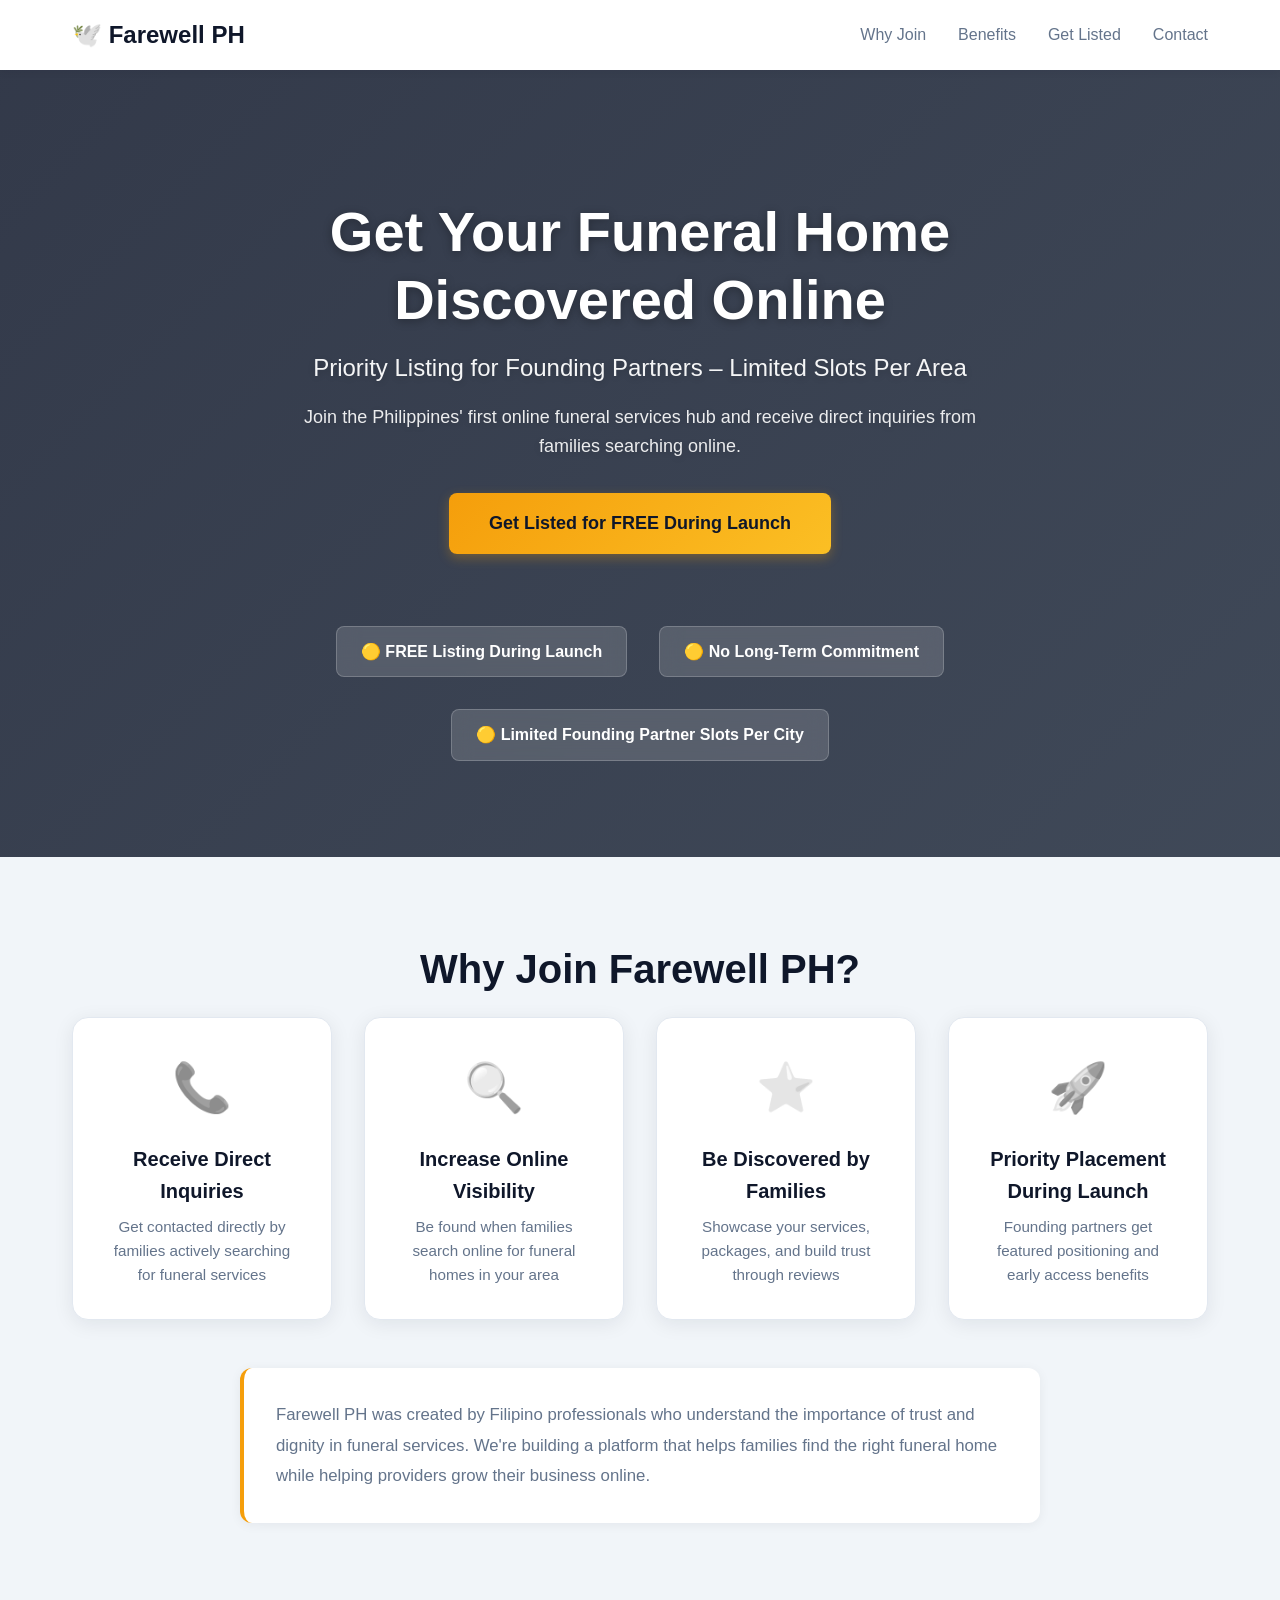
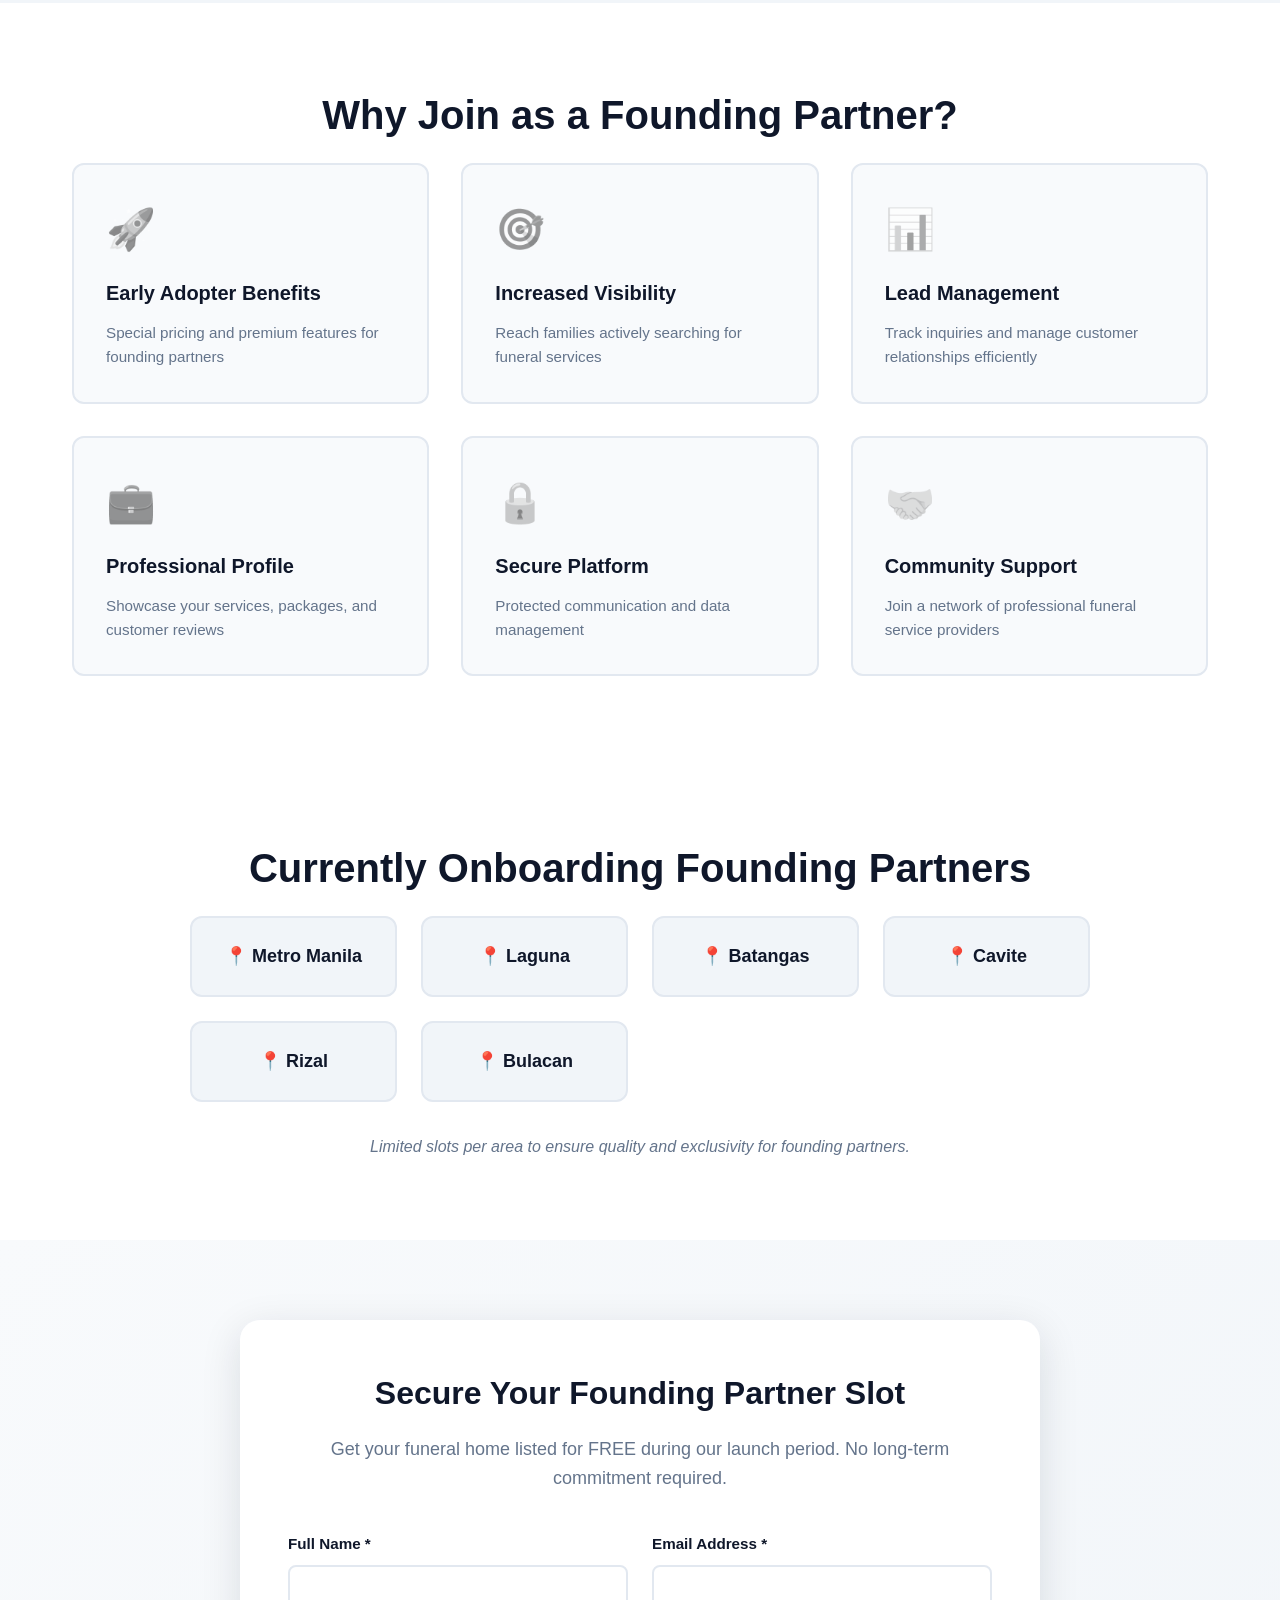
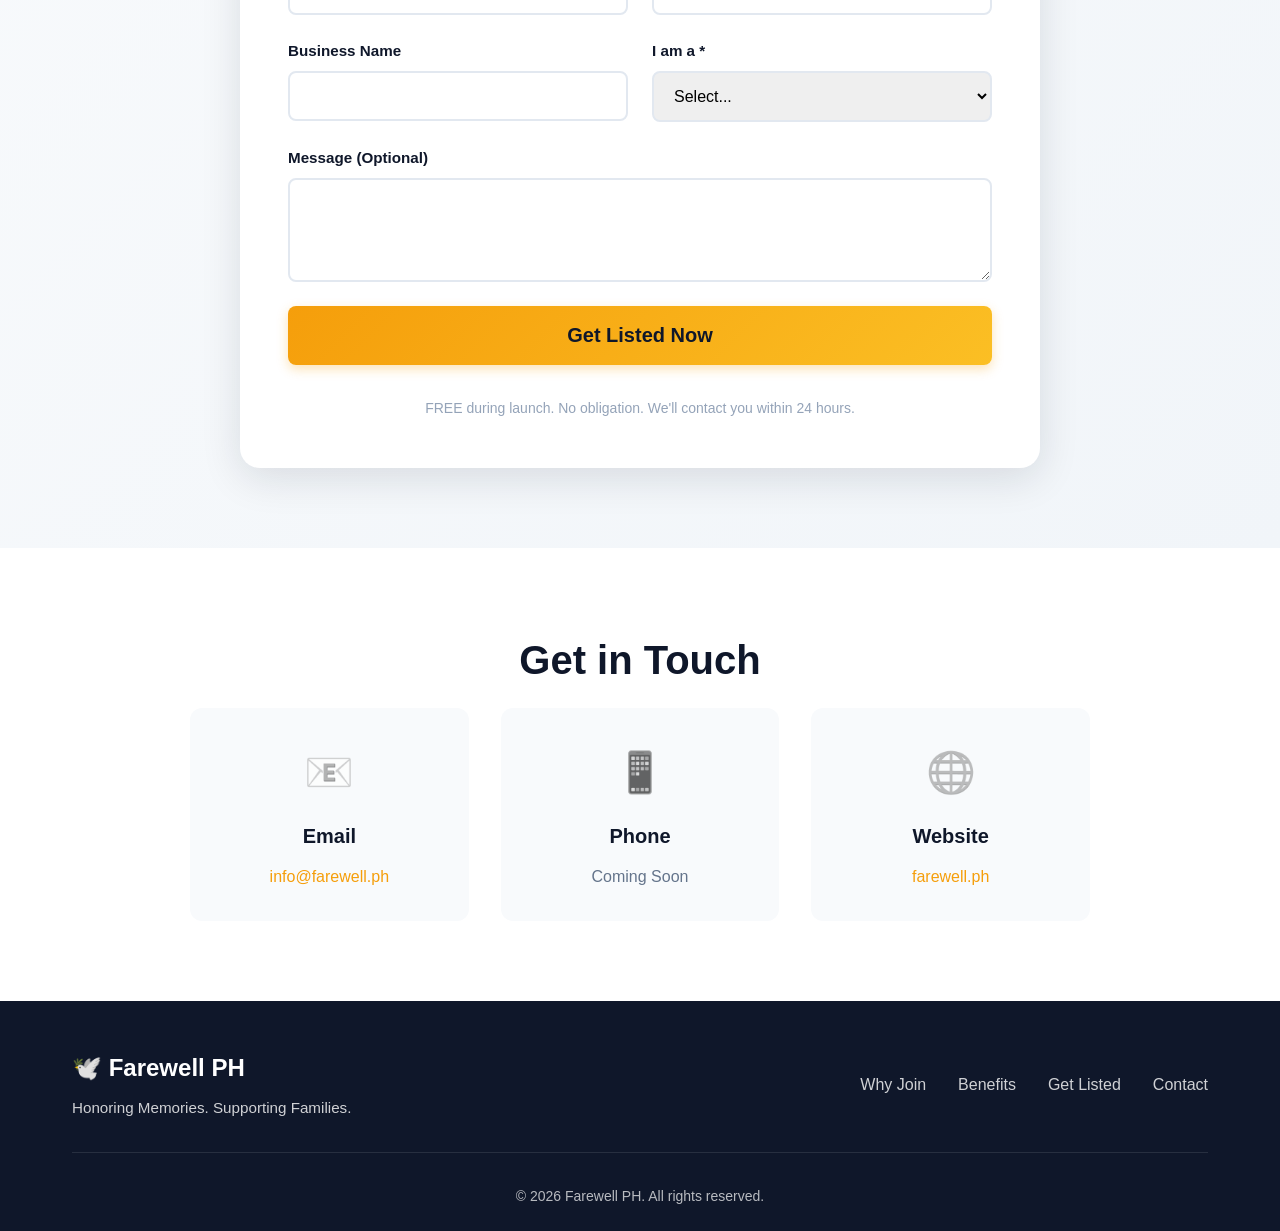
==== index.html @ fd1c123e "Conversion optimization: Provider-focused messaging and clear value proposition - Changed hero to be" ====
<!DOCTYPE html>
<html lang="en">
<head>
    <meta charset="UTF-8">
    <meta name="viewport" content="width=device-width, initial-scale=1.0">
    <meta name="description" content="The Philippines' First Online Funeral Services Hub - Connecting families with trusted funeral service providers">
    <meta name="keywords" content="funeral services, Philippines, funeral homes, memorial services">
    <title>Farewell PH - Honoring Memories. Supporting Families.</title>
    <link rel="stylesheet" href="styles.css">
</head>
<body>
    <!-- Header -->
    <header class="header">
        <div class="container">
            <div class="logo">
                <h1>🕊️ Farewell PH</h1>
            </div>
            <nav class="nav">
                <a href="#about">Why Join</a>
                <a href="#providers">Benefits</a>
                <a href="#signup">Get Listed</a>
                <a href="#contact">Contact</a>
            </nav>
        </div>
    </header>

    <!-- Hero Section -->
    <section class="hero">
        <div class="container">
            <div class="hero-content">
                <h2 class="hero-title">Get Your Funeral Home Discovered Online</h2>
                <p class="hero-subtitle">Priority Listing for Founding Partners – Limited Slots Per Area</p>
                <p class="hero-description">Join the Philippines' first online funeral services hub and receive direct inquiries from families searching online.</p>
                <a href="#signup" class="btn-primary btn-hero">Get Listed for FREE During Launch</a>
                
                <div class="hero-benefits">
                    <div class="hero-benefit">🟡 FREE Listing During Launch</div>
                    <div class="hero-benefit">🟡 No Long-Term Commitment</div>
                    <div class="hero-benefit">🟡 Limited Founding Partner Slots Per City</div>
                </div>
            </div>
        </div>
    </section>

    <!-- About Section -->
    <section id="about" class="section about">
        <div class="container">
            <h2 class="section-title">Why Join Farewell PH?</h2>
            <div class="stats-grid">
                <div class="stat-card">
                    <div class="stat-icon">📞</div>
                    <h3>Receive Direct Inquiries</h3>
                    <p>Get contacted directly by families actively searching for funeral services</p>
                </div>
                <div class="stat-card">
                    <div class="stat-icon">🔍</div>
                    <h3>Increase Online Visibility</h3>
                    <p>Be found when families search online for funeral homes in your area</p>
                </div>
                <div class="stat-card">
                    <div class="stat-icon">⭐</div>
                    <h3>Be Discovered by Families</h3>
                    <p>Showcase your services, packages, and build trust through reviews</p>
                </div>
                <div class="stat-card">
                    <div class="stat-icon">🚀</div>
                    <h3>Priority Placement During Launch</h3>
                    <p>Founding partners get featured positioning and early access benefits</p>
                </div>
            </div>
            
            <div class="trust-message">
                <p>Farewell PH was created by Filipino professionals who understand the importance of trust and dignity in funeral services. We're building a platform that helps families find the right funeral home while helping providers grow their business online.</p>
            </div>
        </div>
    </section>

    <!-- For Providers Section -->
    <section id="providers" class="section providers">
        <div class="container">
            <h2 class="section-title">Why Join as a Founding Partner?</h2>
            <div class="benefits-grid">
                <div class="benefit-card">
                    <div class="benefit-icon">🚀</div>
                    <h3>Early Adopter Benefits</h3>
                    <p>Special pricing and premium features for founding partners</p>
                </div>
                <div class="benefit-card">
                    <div class="benefit-icon">🎯</div>
                    <h3>Increased Visibility</h3>
                    <p>Reach families actively searching for funeral services</p>
                </div>
                <div class="benefit-card">
                    <div class="benefit-icon">📊</div>
                    <h3>Lead Management</h3>
                    <p>Track inquiries and manage customer relationships efficiently</p>
                </div>
                <div class="benefit-card">
                    <div class="benefit-icon">💼</div>
                    <h3>Professional Profile</h3>
                    <p>Showcase your services, packages, and customer reviews</p>
                </div>
                <div class="benefit-card">
                    <div class="benefit-icon">🔒</div>
                    <h3>Secure Platform</h3>
                    <p>Protected communication and data management</p>
                </div>
                <div class="benefit-card">
                    <div class="benefit-icon">🤝</div>
                    <h3>Community Support</h3>
                    <p>Join a network of professional funeral service providers</p>
                </div>
            </div>
        </div>
    </section>

    <!-- Coverage Section -->
    <section id="coverage" class="section coverage">
        <div class="container">
            <h2 class="section-title">Currently Onboarding Founding Partners</h2>
            <div class="coverage-grid">
                <div class="coverage-item">📍 Metro Manila</div>
                <div class="coverage-item">📍 Laguna</div>
                <div class="coverage-item">📍 Batangas</div>
                <div class="coverage-item">📍 Cavite</div>
                <div class="coverage-item">📍 Rizal</div>
                <div class="coverage-item">📍 Bulacan</div>
            </div>
            <p class="coverage-note">Limited slots per area to ensure quality and exclusivity for founding partners.</p>
        </div>
    </section>

    <!-- Signup Section -->
    <section id="signup" class="section signup">
        <div class="container">
            <div class="signup-card">
                <h2 class="signup-title">Secure Your Founding Partner Slot</h2>
                <p class="signup-description">
                    Get your funeral home listed for FREE during our launch period. No long-term commitment required.
                </p>
                <form id="signupForm" class="signup-form">
                    <div class="form-row">
                        <div class="form-group">
                            <label for="name">Full Name *</label>
                            <input type="text" id="name" name="name" required>
                        </div>
                        <div class="form-group">
                            <label for="email">Email Address *</label>
                            <input type="email" id="email" name="email" required>
                        </div>
                    </div>
                    <div class="form-row">
                        <div class="form-group">
                            <label for="business">Business Name</label>
                            <input type="text" id="business" name="business">
                        </div>
                        <div class="form-group">
                            <label for="role">I am a *</label>
                            <select id="role" name="role" required>
                                <option value="">Select...</option>
                                <option value="provider">Funeral Service Provider</option>
                                <option value="family">Family Member</option>
                                <option value="other">Other</option>
                            </select>
                        </div>
                    </div>
                    <div class="form-group">
                        <label for="message">Message (Optional)</label>
                        <textarea id="message" name="message" rows="4"></textarea>
                    </div>
                    <button type="submit" class="btn-primary btn-large">Get Listed Now</button>
                    <p class="form-note">FREE during launch. No obligation. We'll contact you within 24 hours.</p>
                </form>
                <div id="successMessage" class="success-message" style="display: none;">
                    <div class="success-icon">✅</div>
                    <h3>Thank You!</h3>
                    <p>We've received your information and will be in touch soon.</p>
                </div>
            </div>
        </div>
    </section>

    <!-- Contact Section -->
    <section id="contact" class="section contact">
        <div class="container">
            <h2 class="section-title">Get in Touch</h2>
            <div class="contact-grid">
                <div class="contact-card">
                    <div class="contact-icon">📧</div>
                    <h3>Email</h3>
                    <p><a href="mailto:info@farewell.ph">info@farewell.ph</a></p>
                </div>
                <div class="contact-card">
                    <div class="contact-icon">📱</div>
                    <h3>Phone</h3>
                    <p>Coming Soon</p>
                </div>
                <div class="contact-card">
                    <div class="contact-icon">🌐</div>
                    <h3>Website</h3>
                    <p><a href="https://farewell.ph">farewell.ph</a></p>
                </div>
            </div>
        </div>
    </section>

    <!-- Footer -->
    <footer class="footer">
        <div class="container">
            <div class="footer-content">
                <div class="footer-logo">
                    <h3>🕊️ Farewell PH</h3>
                    <p>Honoring Memories. Supporting Families.</p>
                </div>
                <div class="footer-links">
                    <a href="#about">Why Join</a>
                    <a href="#providers">Benefits</a>
                    <a href="#signup">Get Listed</a>
                    <a href="#contact">Contact</a>
                </div>
            </div>
            <div class="footer-bottom">
                <p>&copy; 2026 Farewell PH. All rights reserved.</p>
            </div>
        </div>
    </footer>

    <!-- Scroll to Top Button -->
    <button id="scrollToTop" class="scroll-to-top" aria-label="Scroll to top">
        ↑
    </button>

    <!-- Vercel Web Analytics -->
    <script>
        window.va = window.va || function () { (window.vaq = window.vaq || []).push(arguments); };
    </script>
    <script defer src="/_vercel/insights/script.js"></script>
    
    <script src="script.js"></script>
</body>
</html>
---- styles.css ----
/* Reset and Base Styles */
* {
    margin: 0;
    padding: 0;
    box-sizing: border-box;
}

:root {
    --primary-dark: #0f172a;
    --primary-slate: #1e293b;
    --primary-blue: #334155;
    --primary-light: #475569;
    --accent-gold: #f59e0b;
    --accent-amber: #fbbf24;
    --text-dark: #0f172a;
    --text-gray: #64748b;
    --text-light: #94a3b8;
    --bg-light: #f8fafc;
    --bg-white: #ffffff;
    --bg-slate: #f1f5f9;
    --border-light: #e2e8f0;
    --border-slate: #cbd5e1;
    --success: #10b981;
    --error: #ef4444;
}

body {
    font-family: -apple-system, BlinkMacSystemFont, 'Segoe UI', Roboto, Oxygen, Ubuntu, Cantarell, 'Helvetica Neue', sans-serif;
    -webkit-font-smoothing: antialiased;
    -moz-osx-font-smoothing: grayscale;
    color: var(--text-dark);
    line-height: 1.6;
}

.container {
    max-width: 1200px;
    margin: 0 auto;
    padding: 0 2rem;
}

/* Header */
.header {
    background: white;
    box-shadow: 0 2px 8px rgba(15, 23, 42, 0.06);
    position: sticky;
    top: 0;
    z-index: 100;
    padding: 1rem 0;
}

.header .container {
    display: flex;
    justify-content: space-between;
    align-items: center;
}

.logo h1 {
    font-size: 1.5rem;
    color: var(--primary-dark);
    font-weight: 700;
}

.nav {
    display: flex;
    gap: 2rem;
}

.nav a {
    color: var(--text-gray);
    text-decoration: none;
    font-weight: 500;
    transition: color 0.3s ease;
}

.nav a:hover {
    color: var(--primary-dark);
}

/* Hero Section */
.hero {
    background: 
        linear-gradient(135deg, rgba(15, 23, 42, 0.85) 0%, rgba(30, 41, 59, 0.85) 100%),
        url('https://images.unsplash.com/photo-1465146344425-f00d5f5c8f07?q=80&w=2076&auto=format&fit=crop') center/cover;
    color: white;
    padding: 8rem 0 6rem;
    text-align: center;
    position: relative;
}

.hero-content {
    max-width: 800px;
    margin: 0 auto;
    position: relative;
    z-index: 1;
}

.hero-title {
    font-size: 3.5rem;
    font-weight: 700;
    margin-bottom: 1rem;
    line-height: 1.2;
    text-shadow: 0 2px 10px rgba(0, 0, 0, 0.3);
}

.hero-subtitle {
    font-size: 1.5rem;
    margin-bottom: 1rem;
    opacity: 0.95;
    text-shadow: 0 2px 8px rgba(0, 0, 0, 0.2);
}

.hero-description {
    font-size: 1.125rem;
    margin-bottom: 2rem;
    opacity: 0.9;
    text-shadow: 0 2px 8px rgba(0, 0, 0, 0.2);
    max-width: 700px;
    margin-left: auto;
    margin-right: auto;
}

.btn-hero {
    margin-bottom: 2.5rem;
}

.hero-benefits {
    display: flex;
    gap: 2rem;
    justify-content: center;
    flex-wrap: wrap;
    margin-top: 2rem;
}

.hero-benefit {
    background: rgba(255, 255, 255, 0.15);
    backdrop-filter: blur(10px);
    padding: 0.75rem 1.5rem;
    border-radius: 8px;
    font-size: 1rem;
    font-weight: 600;
    border: 1px solid rgba(255, 255, 255, 0.2);
}

/* Buttons */
.btn-primary {
    background: linear-gradient(135deg, #f59e0b 0%, #fbbf24 100%);
    color: #0f172a;
    padding: 1rem 2.5rem;
    border: none;
    border-radius: 8px;
    font-size: 1.125rem;
    font-weight: 600;
    cursor: pointer;
    text-decoration: none;
    display: inline-block;
    transition: transform 0.2s ease, box-shadow 0.2s ease;
    box-shadow: 0 4px 12px rgba(245, 158, 11, 0.3);
}

.btn-primary:hover {
    transform: translateY(-2px);
    box-shadow: 0 8px 20px rgba(245, 158, 11, 0.4);
}

.btn-large {
    padding: 1.125rem 3rem;
    font-size: 1.25rem;
    width: 100%;
}

/* Sections */
.section {
    padding: 5rem 0;
}

.section-title {
    font-size: 2.5rem;
    font-weight: 700;
    color: var(--primary-dark);
    text-align: center;
    margin-bottom: 1rem;
}

.section-description {
    font-size: 1.125rem;
    color: var(--text-gray);
    text-align: center;
    max-width: 800px;
    margin: 0 auto 3rem;
    line-height: 1.8;
}

/* About Section */
.about {
    background: var(--bg-slate);
}

.stats-grid {
    display: grid;
    grid-template-columns: repeat(auto-fit, minmax(250px, 1fr));
    gap: 2rem;
}

.stat-card {
    background: white;
    padding: 2rem;
    border-radius: 16px;
    box-shadow: 0 4px 20px rgba(15, 23, 42, 0.08);
    border: 1px solid var(--border-light);
    text-align: center;
    transition: transform 0.3s ease, box-shadow 0.3s ease;
}

.stat-card:hover {
    transform: translateY(-4px);
    box-shadow: 0 10px 40px rgba(15, 23, 42, 0.12);
}

.stat-icon {
    font-size: 3rem;
    margin-bottom: 1rem;
    filter: grayscale(100%);
    opacity: 0.6;
}

.stat-card h3 {
    font-size: 1.25rem;
    color: var(--primary-dark);
    margin-bottom: 0.5rem;
    font-weight: 600;
}

.stat-card p {
    color: var(--text-gray);
    font-size: 0.95rem;
}

/* Providers Section */
.providers {
    background: white;
}

.benefits-grid {
    display: grid;
    grid-template-columns: repeat(auto-fit, minmax(300px, 1fr));
    gap: 2rem;
}

.benefit-card {
    background: var(--bg-light);
    padding: 2rem;
    border-radius: 12px;
    border: 2px solid var(--border-light);
    transition: all 0.3s ease;
}

.benefit-card:hover {
    border-color: var(--accent-gold);
    transform: translateY(-2px);
    box-shadow: 0 6px 24px rgba(245, 158, 11, 0.1);
}

.benefit-icon {
    font-size: 2.5rem;
    margin-bottom: 1rem;
    filter: grayscale(100%);
    opacity: 0.6;
}

.benefit-card h3 {
    font-size: 1.25rem;
    color: var(--primary-dark);
    margin-bottom: 0.75rem;
    font-weight: 600;
}

.benefit-card p {
    color: var(--text-gray);
    font-size: 0.95rem;
}

/* Families Section */
.families {
    background: var(--bg-slate);
}

.features-grid {
    display: grid;
    grid-template-columns: repeat(auto-fit, minmax(250px, 1fr));
    gap: 2rem;
}

.feature-card {
    background: white;
    padding: 2rem;
    border-radius: 16px;
    box-shadow: 0 4px 20px rgba(15, 23, 42, 0.08);
    border: 1px solid var(--border-light);
    text-align: center;
    transition: transform 0.3s ease, box-shadow 0.3s ease;
}

.feature-card:hover {
    transform: translateY(-4px);
    box-shadow: 0 10px 40px rgba(15, 23, 42, 0.12);
}

.feature-icon {
    font-size: 3rem;
    margin-bottom: 1rem;
    filter: grayscale(100%);
    opacity: 0.6;
}

.feature-card h3 {
    font-size: 1.25rem;
    color: var(--primary-dark);
    margin-bottom: 0.5rem;
    font-weight: 600;
}

.feature-card p {
    color: var(--text-gray);
    font-size: 0.95rem;
}

/* Trust Message */
.trust-message {
    max-width: 800px;
    margin: 3rem auto 0;
    padding: 2rem;
    background: white;
    border-radius: 12px;
    border-left: 4px solid var(--accent-gold);
    box-shadow: 0 2px 12px rgba(15, 23, 42, 0.06);
}

.trust-message p {
    color: var(--text-gray);
    font-size: 1.05rem;
    line-height: 1.8;
    margin: 0;
}

/* Coverage Section */
.coverage {
    background: white;
}

.coverage-grid {
    display: grid;
    grid-template-columns: repeat(auto-fit, minmax(200px, 1fr));
    gap: 1.5rem;
    max-width: 900px;
    margin: 0 auto 2rem;
}

.coverage-item {
    background: var(--bg-slate);
    padding: 1.5rem;
    border-radius: 12px;
    text-align: center;
    font-size: 1.125rem;
    font-weight: 600;
    color: var(--primary-dark);
    border: 2px solid var(--border-light);
    transition: all 0.3s ease;
}

.coverage-item:hover {
    border-color: var(--accent-gold);
    transform: translateY(-2px);
}

.coverage-note {
    text-align: center;
    color: var(--text-gray);
    font-size: 1rem;
    font-style: italic;
    max-width: 600px;
    margin: 0 auto;
}

/* Signup Section */
.signup {
    background: linear-gradient(135deg, #f8fafc 0%, #f1f5f9 100%);
}

.signup-card {
    background: white;
    padding: 3rem;
    border-radius: 20px;
    box-shadow: 0 10px 40px rgba(15, 23, 42, 0.12);
    max-width: 800px;
    margin: 0 auto;
}

.signup-title {
    font-size: 2rem;
    color: var(--primary-dark);
    text-align: center;
    margin-bottom: 1rem;
    font-weight: 700;
}

.signup-description {
    text-align: center;
    color: var(--text-gray);
    margin-bottom: 2.5rem;
    font-size: 1.125rem;
}

.signup-form {
    display: flex;
    flex-direction: column;
    gap: 1.5rem;
}

.form-row {
    display: grid;
    grid-template-columns: 1fr 1fr;
    gap: 1.5rem;
}

.form-group {
    display: flex;
    flex-direction: column;
    gap: 0.5rem;
}

.form-group label {
    font-weight: 600;
    color: var(--text-dark);
    font-size: 0.95rem;
}

.form-group input,
.form-group select,
.form-group textarea {
    padding: 0.875rem 1rem;
    border: 2px solid var(--border-light);
    border-radius: 8px;
    font-size: 1rem;
    transition: all 0.3s ease;
    outline: none;
    font-family: inherit;
}

.form-group input:focus,
.form-group select:focus,
.form-group textarea:focus {
    border-color: var(--accent-gold);
    box-shadow: 0 0 0 3px rgba(245, 158, 11, 0.1);
}

.form-note {
    text-align: center;
    color: var(--text-light);
    font-size: 0.875rem;
    margin-top: 0.5rem;
}

.success-message {
    text-align: center;
    padding: 2rem;
}

.success-icon {
    font-size: 4rem;
    margin-bottom: 1rem;
}

.success-message h3 {
    font-size: 1.75rem;
    color: var(--success);
    margin-bottom: 0.5rem;
}

.success-message p {
    color: var(--text-gray);
    font-size: 1.125rem;
}

/* Contact Section */
.contact {
    background: white;
}

.contact-grid {
    display: grid;
    grid-template-columns: repeat(auto-fit, minmax(250px, 1fr));
    gap: 2rem;
    max-width: 900px;
    margin: 0 auto;
}

.contact-card {
    background: var(--bg-light);
    padding: 2rem;
    border-radius: 12px;
    text-align: center;
}

.contact-icon {
    font-size: 2.5rem;
    margin-bottom: 1rem;
    filter: grayscale(100%);
    opacity: 0.6;
}

.contact-card h3 {
    font-size: 1.25rem;
    color: var(--primary-dark);
    margin-bottom: 0.75rem;
    font-weight: 600;
}

.contact-card p {
    color: var(--text-gray);
}

.contact-card a {
    color: var(--accent-gold);
    text-decoration: none;
    font-weight: 500;
}

.contact-card a:hover {
    text-decoration: underline;
}

/* Footer */
.footer {
    background: var(--primary-dark);
    color: white;
    padding: 3rem 0 1.5rem;
}

.footer-content {
    display: flex;
    justify-content: space-between;
    align-items: center;
    margin-bottom: 2rem;
    padding-bottom: 2rem;
    border-bottom: 1px solid rgba(255, 255, 255, 0.1);
}

.footer-logo h3 {
    font-size: 1.5rem;
    margin-bottom: 0.5rem;
}

.footer-logo p {
    opacity: 0.8;
    font-size: 0.95rem;
}

.footer-links {
    display: flex;
    gap: 2rem;
}

.footer-links a {
    color: white;
    text-decoration: none;
    opacity: 0.8;
    transition: opacity 0.3s ease;
}

.footer-links a:hover {
    opacity: 1;
}

.footer-bottom {
    text-align: center;
    opacity: 0.7;
    font-size: 0.875rem;
}

/* Responsive Design */
@media (max-width: 768px) {
    .container {
        padding: 0 1rem;
    }

    .header .container {
        flex-direction: column;
        gap: 1rem;
    }

    .nav {
        gap: 1rem;
        flex-wrap: wrap;
        justify-content: center;
    }

    .hero {
        padding: 4rem 0 3rem;
    }

    .hero-title {
        font-size: 2rem;
    }

    .hero-subtitle {
        font-size: 1.125rem;
    }

    .hero-description {
        font-size: 1rem;
    }

    .hero-benefits {
        flex-direction: column;
        gap: 1rem;
    }

    .hero-benefit {
        font-size: 0.9rem;
    }

    .section {
        padding: 3rem 0;
    }

    .section-title {
        font-size: 1.75rem;
    }

    .section-description {
        font-size: 1rem;
    }

    .stats-grid,
    .benefits-grid,
    .features-grid,
    .coverage-grid {
        grid-template-columns: 1fr;
        gap: 1.5rem;
    }

    .form-row {
        grid-template-columns: 1fr;
        gap: 1.5rem;
    }

    .signup-card {
        padding: 2rem 1.5rem;
    }

    .trust-message {
        padding: 1.5rem;
    }

    .trust-message p {
        font-size: 0.95rem;
    }

    .footer-content {
        flex-direction: column;
        gap: 2rem;
        text-align: center;
    }

    .footer-links {
        flex-direction: column;
        gap: 1rem;
    }
}

/* Scroll to Top Button */
.scroll-to-top {
    position: fixed;
    bottom: 2rem;
    right: 2rem;
    width: 50px;
    height: 50px;
    background: linear-gradient(135deg, var(--accent-gold) 0%, var(--accent-amber) 100%);
    color: var(--primary-dark);
    border: none;
    border-radius: 50%;
    font-size: 1.5rem;
    font-weight: 700;
    cursor: pointer;
    box-shadow: 0 4px 12px rgba(245, 158, 11, 0.3);
    opacity: 0;
    visibility: hidden;
    transition: opacity 0.3s ease, visibility 0.3s ease, transform 0.2s ease, box-shadow 0.2s ease;
    z-index: 1000;
    display: flex;
    align-items: center;
    justify-content: center;
}

.scroll-to-top.visible {
    opacity: 1;
    visibility: visible;
}

.scroll-to-top:hover {
    transform: translateY(-3px);
    box-shadow: 0 6px 20px rgba(245, 158, 11, 0.4);
}

.scroll-to-top:active {
    transform: translateY(-1px);
}

@media (max-width: 768px) {
    .scroll-to-top {
        bottom: 1.5rem;
        right: 1.5rem;
        width: 45px;
        height: 45px;
        font-size: 1.25rem;
    }
}
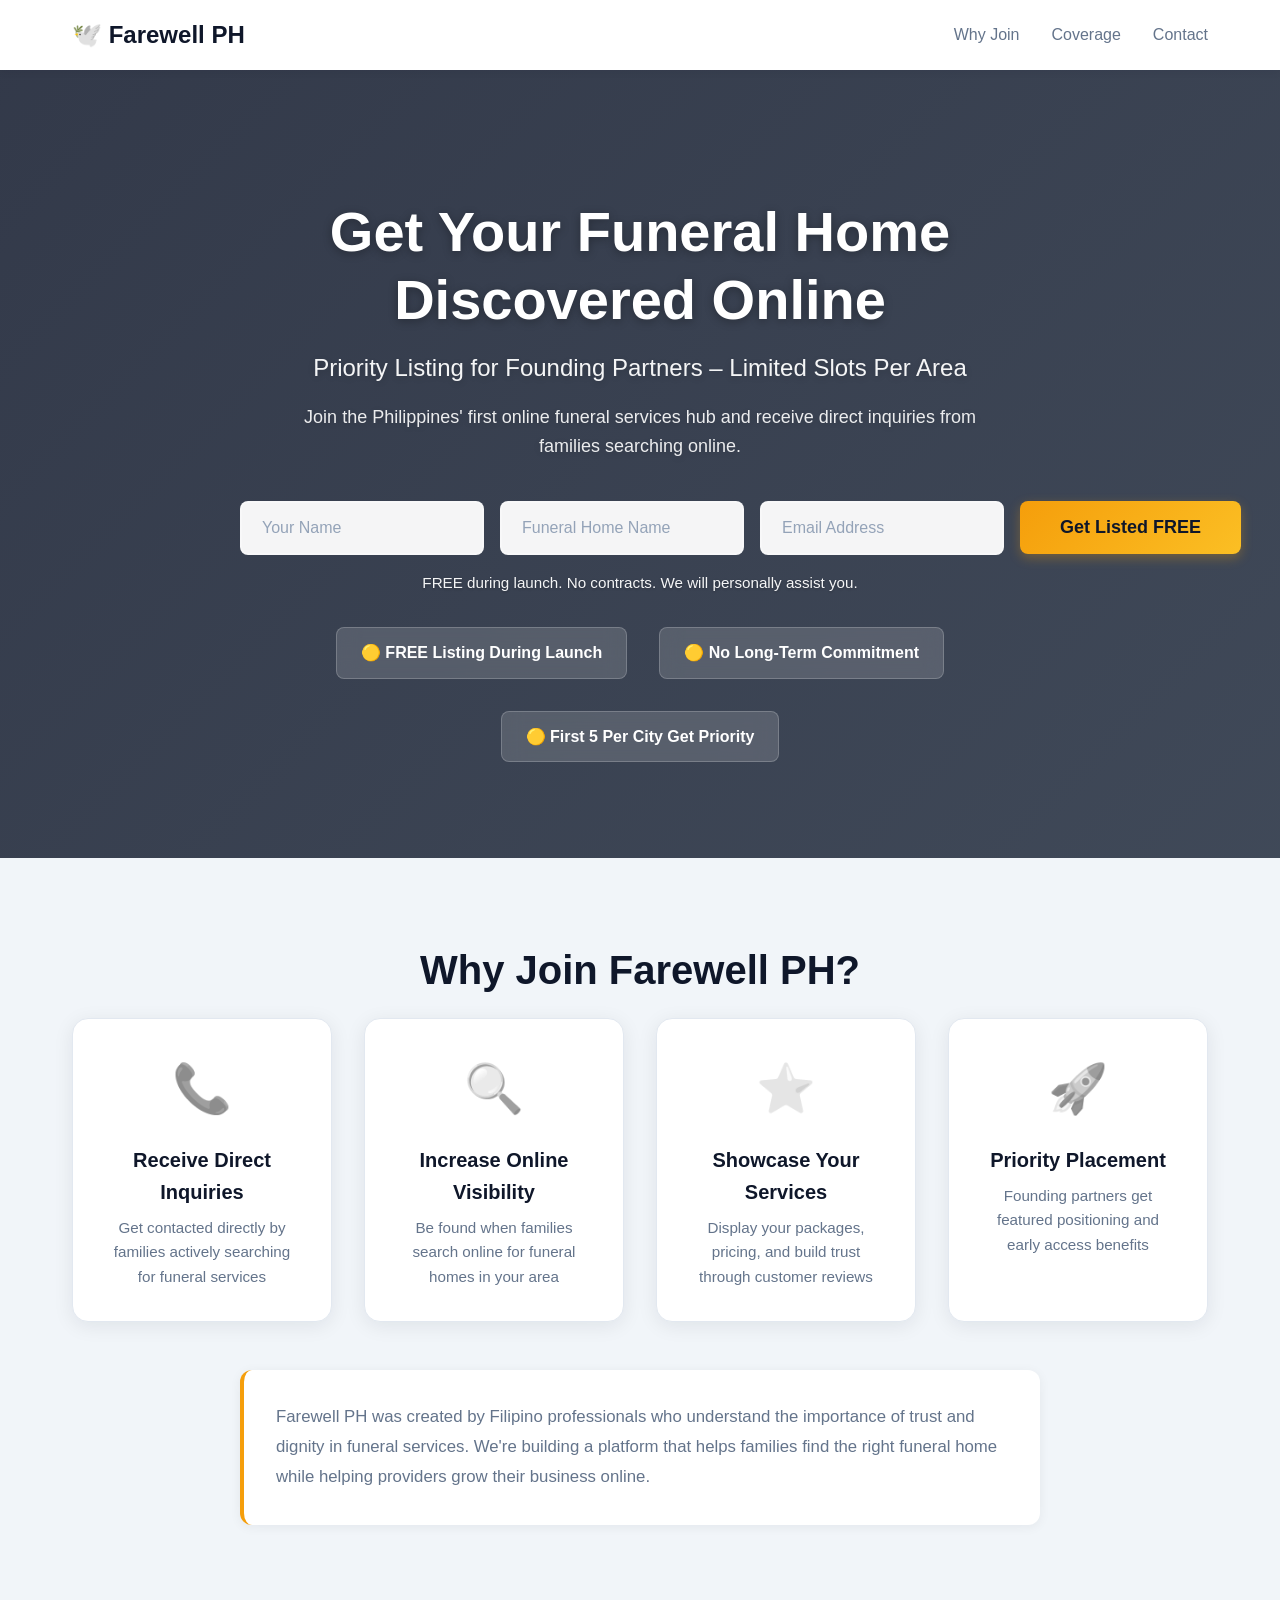
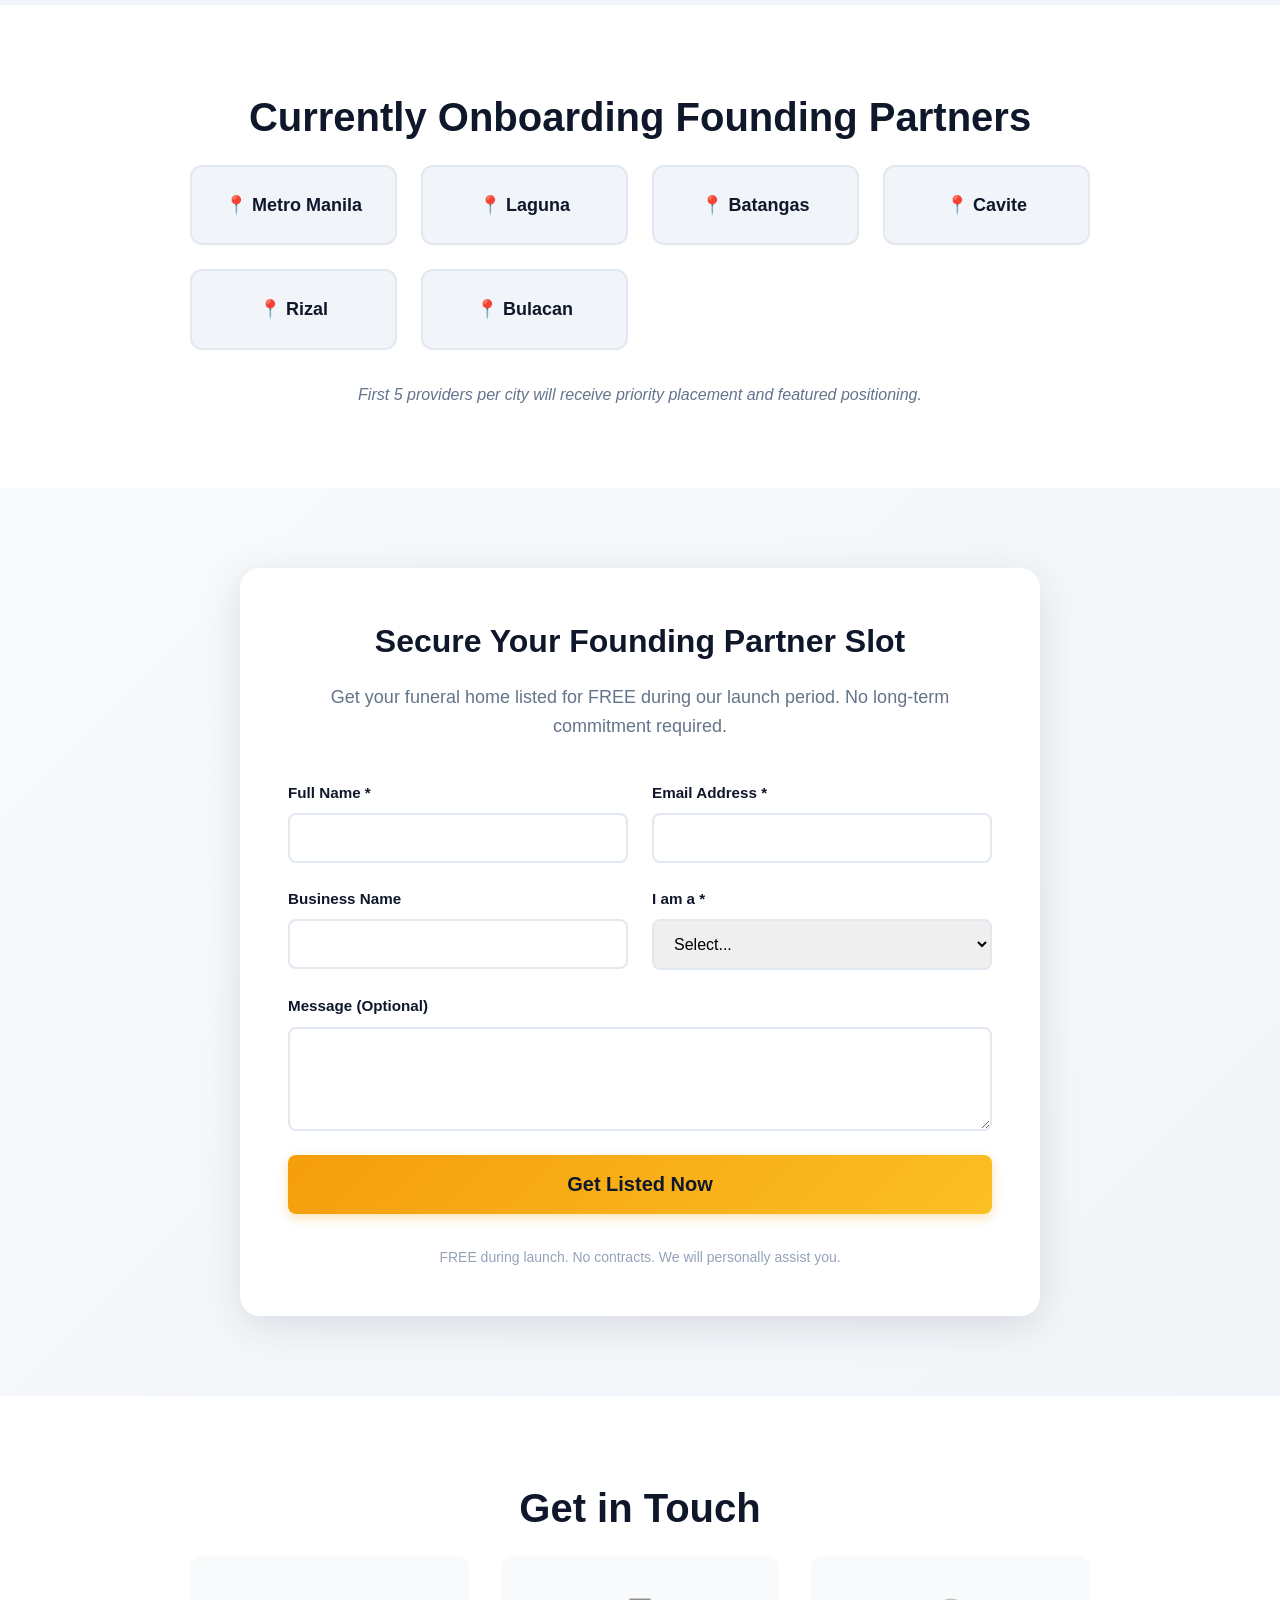
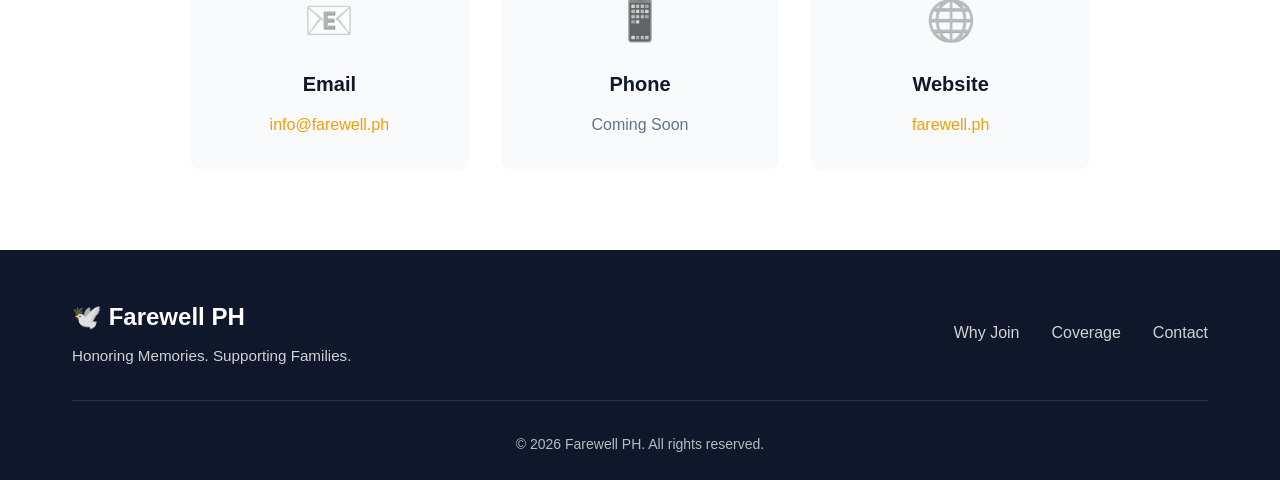
==== commit b7b7181d: "Single-signup optimization: Maximum clarity, minimum friction - Added quick signup form in hero (Nam" ====
--- a/index.html
+++ b/index.html
@@ -17,8 +17,7 @@
             </div>
             <nav class="nav">
                 <a href="#about">Why Join</a>
-                <a href="#providers">Benefits</a>
-                <a href="#signup">Get Listed</a>
+                <a href="#providers">Coverage</a>
                 <a href="#contact">Contact</a>
             </nav>
         </div>
@@ -31,12 +30,22 @@
                 <h2 class="hero-title">Get Your Funeral Home Discovered Online</h2>
                 <p class="hero-subtitle">Priority Listing for Founding Partners – Limited Slots Per Area</p>
                 <p class="hero-description">Join the Philippines' first online funeral services hub and receive direct inquiries from families searching online.</p>
-                <a href="#signup" class="btn-primary btn-hero">Get Listed for FREE During Launch</a>
+                
+                <!-- Quick Signup Form -->
+                <form id="quickSignupForm" class="quick-signup-form">
+                    <div class="quick-form-row">
+                        <input type="text" id="quick-name" name="name" placeholder="Your Name" required>
+                        <input type="text" id="quick-business" name="business" placeholder="Funeral Home Name" required>
+                        <input type="email" id="quick-email" name="email" placeholder="Email Address" required>
+                        <button type="submit" class="btn-primary btn-quick">Get Listed FREE</button>
+                    </div>
+                    <p class="quick-form-note">FREE during launch. No contracts. We will personally assist you.</p>
+                </form>
                 
                 <div class="hero-benefits">
                     <div class="hero-benefit">🟡 FREE Listing During Launch</div>
                     <div class="hero-benefit">🟡 No Long-Term Commitment</div>
-                    <div class="hero-benefit">🟡 Limited Founding Partner Slots Per City</div>
+                    <div class="hero-benefit">🟡 First 5 Per City Get Priority</div>
                 </div>
             </div>
         </div>
@@ -59,12 +68,12 @@
                 </div>
                 <div class="stat-card">
                     <div class="stat-icon">⭐</div>
-                    <h3>Be Discovered by Families</h3>
-                    <p>Showcase your services, packages, and build trust through reviews</p>
+                    <h3>Showcase Your Services</h3>
+                    <p>Display your packages, pricing, and build trust through customer reviews</p>
                 </div>
                 <div class="stat-card">
                     <div class="stat-icon">🚀</div>
-                    <h3>Priority Placement During Launch</h3>
+                    <h3>Priority Placement</h3>
                     <p>Founding partners get featured positioning and early access benefits</p>
                 </div>
             </div>
@@ -75,47 +84,8 @@
         </div>
     </section>
 
-    <!-- For Providers Section -->
+    <!-- Providers Section -->
     <section id="providers" class="section providers">
-        <div class="container">
-            <h2 class="section-title">Why Join as a Founding Partner?</h2>
-            <div class="benefits-grid">
-                <div class="benefit-card">
-                    <div class="benefit-icon">🚀</div>
-                    <h3>Early Adopter Benefits</h3>
-                    <p>Special pricing and premium features for founding partners</p>
-                </div>
-                <div class="benefit-card">
-                    <div class="benefit-icon">🎯</div>
-                    <h3>Increased Visibility</h3>
-                    <p>Reach families actively searching for funeral services</p>
-                </div>
-                <div class="benefit-card">
-                    <div class="benefit-icon">📊</div>
-                    <h3>Lead Management</h3>
-                    <p>Track inquiries and manage customer relationships efficiently</p>
-                </div>
-                <div class="benefit-card">
-                    <div class="benefit-icon">💼</div>
-                    <h3>Professional Profile</h3>
-                    <p>Showcase your services, packages, and customer reviews</p>
-                </div>
-                <div class="benefit-card">
-                    <div class="benefit-icon">🔒</div>
-                    <h3>Secure Platform</h3>
-                    <p>Protected communication and data management</p>
-                </div>
-                <div class="benefit-card">
-                    <div class="benefit-icon">🤝</div>
-                    <h3>Community Support</h3>
-                    <p>Join a network of professional funeral service providers</p>
-                </div>
-            </div>
-        </div>
-    </section>
-
-    <!-- Coverage Section -->
-    <section id="coverage" class="section coverage">
         <div class="container">
             <h2 class="section-title">Currently Onboarding Founding Partners</h2>
             <div class="coverage-grid">
@@ -126,7 +96,7 @@
                 <div class="coverage-item">📍 Rizal</div>
                 <div class="coverage-item">📍 Bulacan</div>
             </div>
-            <p class="coverage-note">Limited slots per area to ensure quality and exclusivity for founding partners.</p>
+            <p class="coverage-note">First 5 providers per city will receive priority placement and featured positioning.</p>
         </div>
     </section>
 
@@ -169,7 +139,7 @@
                         <textarea id="message" name="message" rows="4"></textarea>
                     </div>
                     <button type="submit" class="btn-primary btn-large">Get Listed Now</button>
-                    <p class="form-note">FREE during launch. No obligation. We'll contact you within 24 hours.</p>
+                    <p class="form-note">FREE during launch. No contracts. We will personally assist you.</p>
                 </form>
                 <div id="successMessage" class="success-message" style="display: none;">
                     <div class="success-icon">✅</div>
@@ -214,8 +184,7 @@
                 </div>
                 <div class="footer-links">
                     <a href="#about">Why Join</a>
-                    <a href="#providers">Benefits</a>
-                    <a href="#signup">Get Listed</a>
+                    <a href="#providers">Coverage</a>
                     <a href="#contact">Contact</a>
                 </div>
             </div>
--- a/styles.css
+++ b/styles.css
@@ -123,6 +123,56 @@
     margin-bottom: 2.5rem;
 }
 
+/* Quick Signup Form */
+.quick-signup-form {
+    max-width: 900px;
+    margin: 2.5rem auto 2rem;
+}
+
+.quick-form-row {
+    display: grid;
+    grid-template-columns: 1fr 1fr 1fr auto;
+    gap: 1rem;
+    align-items: start;
+}
+
+.quick-form-row input {
+    padding: 1rem 1.25rem;
+    border: 2px solid rgba(255, 255, 255, 0.3);
+    border-radius: 8px;
+    font-size: 1rem;
+    background: rgba(255, 255, 255, 0.95);
+    color: var(--text-dark);
+    transition: all 0.3s ease;
+}
+
+.quick-form-row input:focus {
+    border-color: var(--accent-gold);
+    background: white;
+    outline: none;
+    box-shadow: 0 0 0 3px rgba(245, 158, 11, 0.2);
+}
+
+.quick-form-row input::placeholder {
+    color: var(--text-light);
+}
+
+.btn-quick {
+    padding: 1rem 2rem;
+    white-space: nowrap;
+    font-size: 1.125rem;
+}
+
+.quick-form-note {
+    text-align: center;
+    color: white;
+    font-size: 0.95rem;
+    margin-top: 1rem;
+    opacity: 0.95;
+    font-weight: 500;
+    text-shadow: 0 1px 3px rgba(0, 0, 0, 0.3);
+}
+
 .hero-benefits {
     display: flex;
     gap: 2rem;
@@ -347,6 +397,10 @@
     background: white;
 }
 
+.providers {
+    background: white;
+}
+
 .coverage-grid {
     display: grid;
     grid-template-columns: repeat(auto-fit, minmax(200px, 1fr));
@@ -608,6 +662,19 @@
 
     .hero-description {
         font-size: 1rem;
+    }
+
+    .quick-form-row {
+        grid-template-columns: 1fr;
+        gap: 1rem;
+    }
+
+    .btn-quick {
+        width: 100%;
+    }
+
+    .quick-form-note {
+        font-size: 0.875rem;
     }
 
     .hero-benefits {
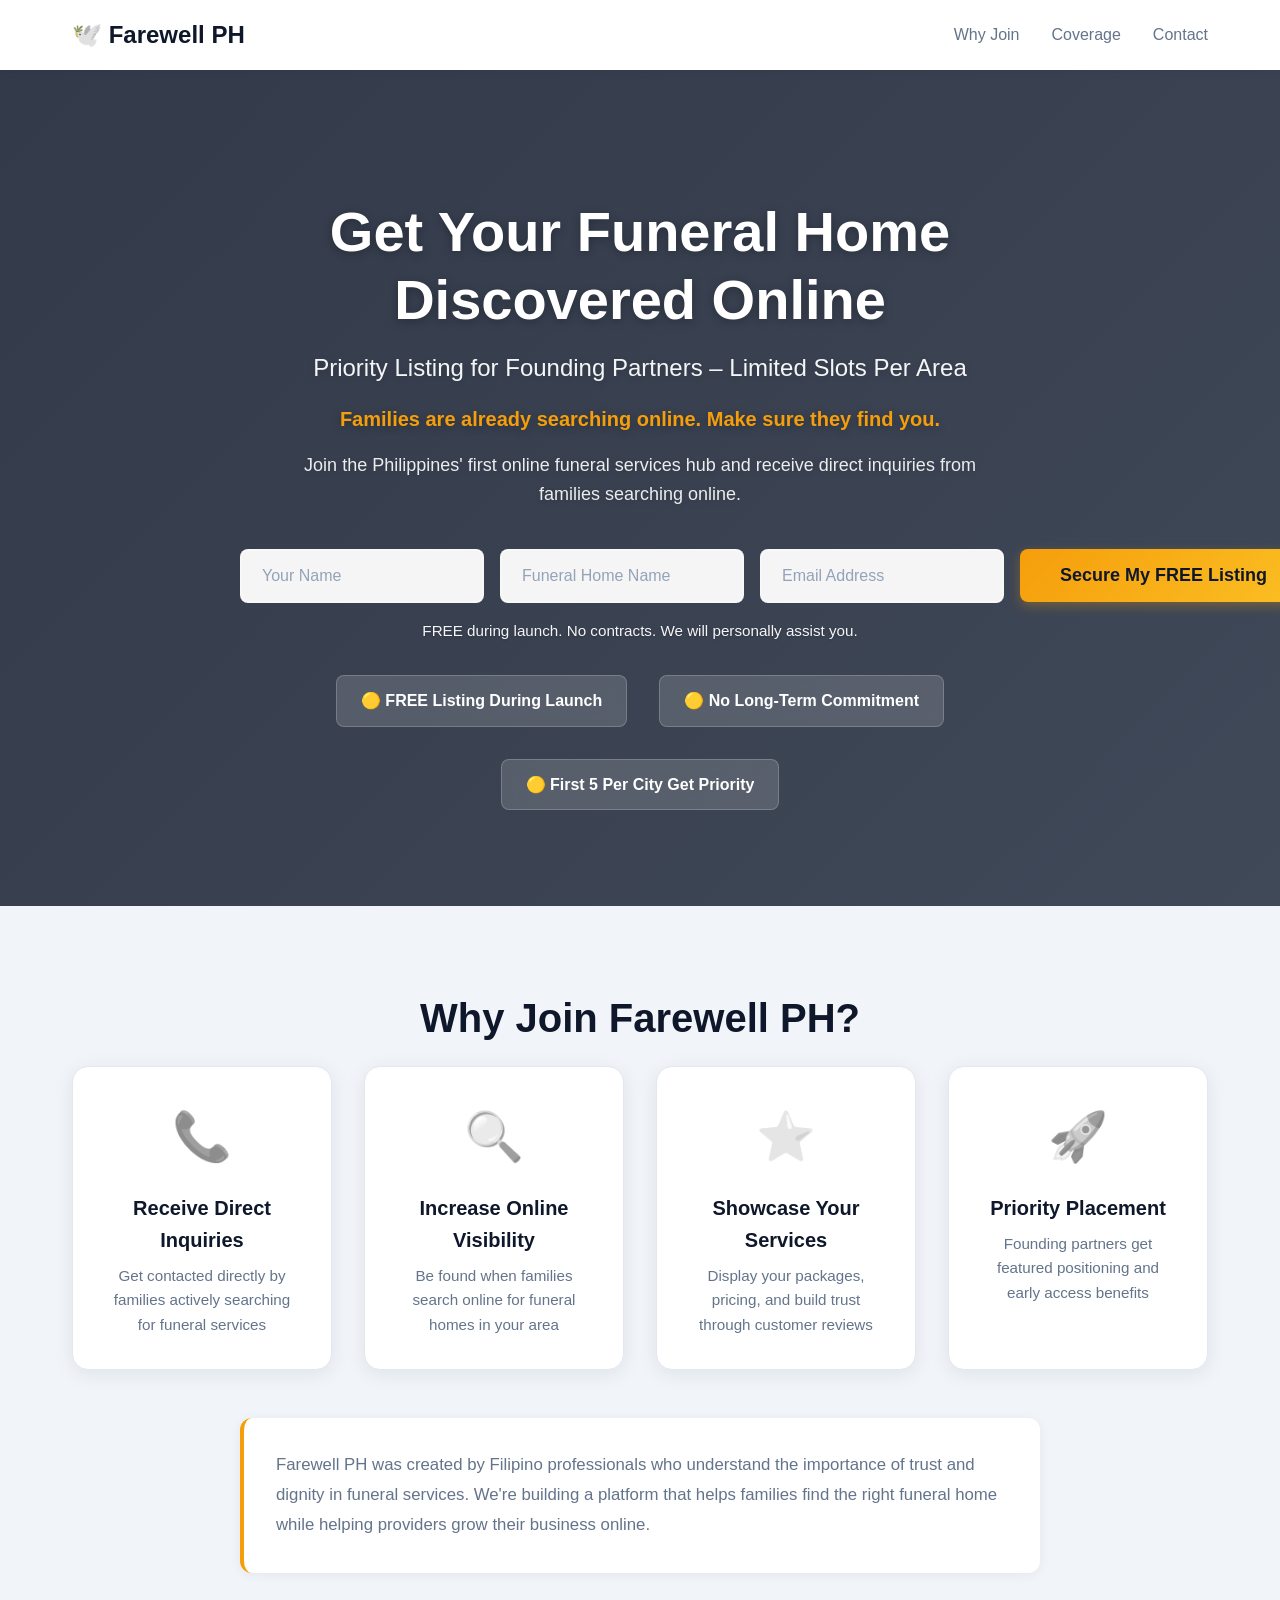
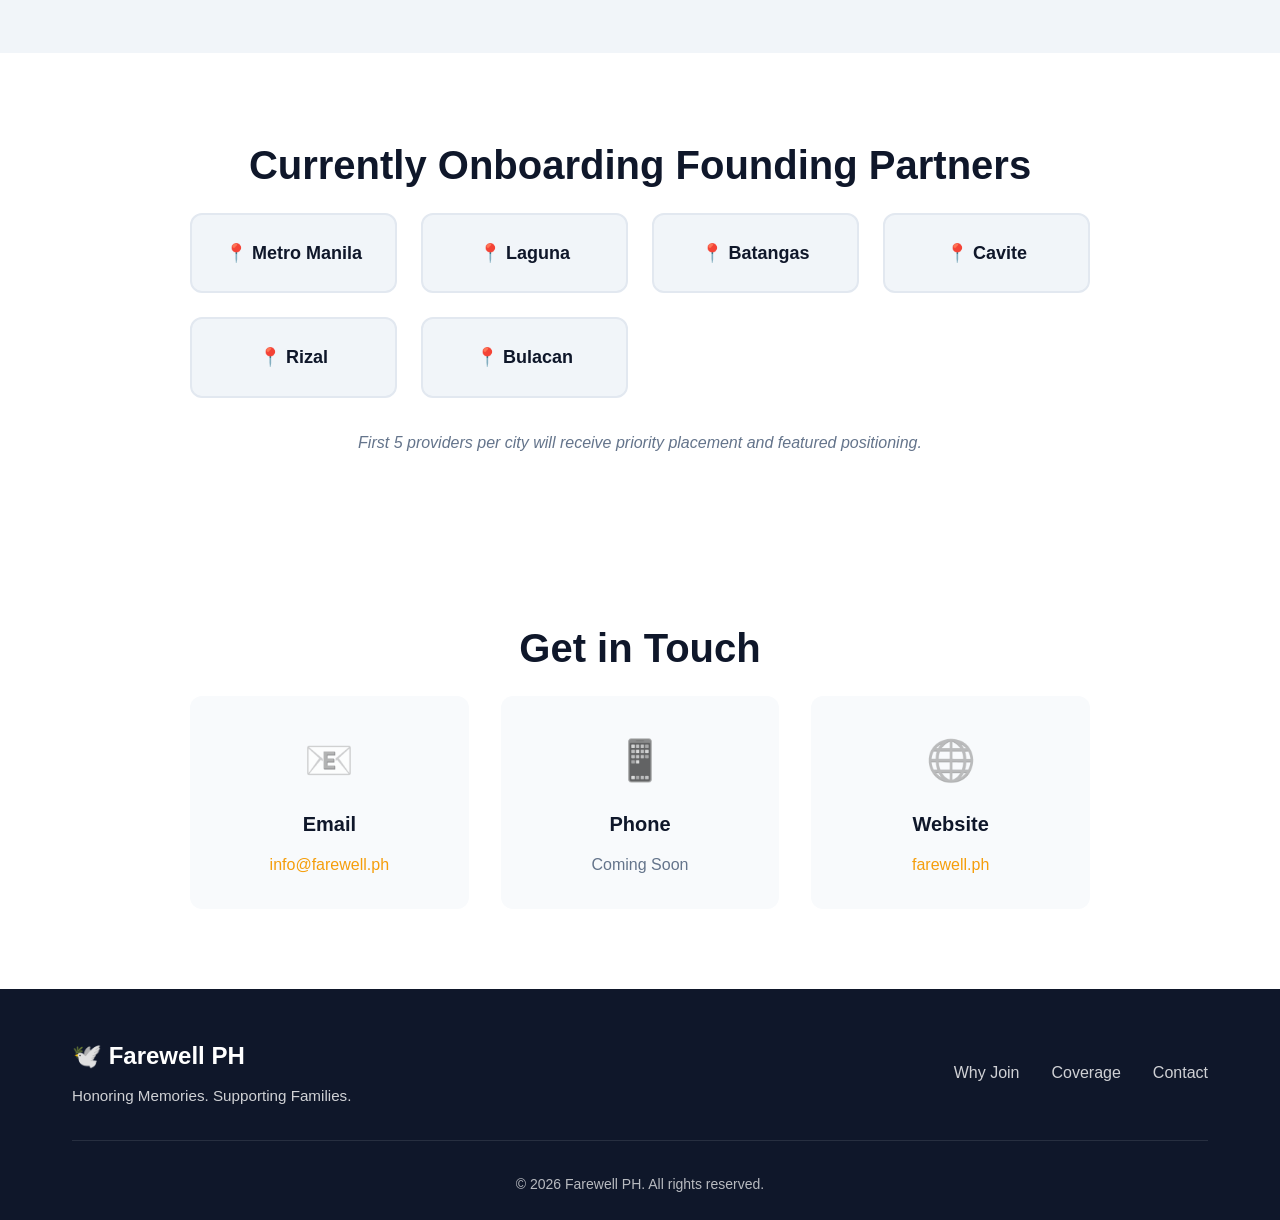
==== commit eac35a9b: "Micro-optimizations for higher conversion - Removed bottom signup form (single form strategy - less " ====
--- a/index.html
+++ b/index.html
@@ -6,6 +6,7 @@
     <meta name="description" content="The Philippines' First Online Funeral Services Hub - Connecting families with trusted funeral service providers">
     <meta name="keywords" content="funeral services, Philippines, funeral homes, memorial services">
     <title>Farewell PH - Honoring Memories. Supporting Families.</title>
+    <link rel="icon" href="data:image/svg+xml,<svg xmlns=%22http://www.w3.org/2000/svg%22 viewBox=%220 0 100 100%22><text y=%22.9em%22 font-size=%2290%22>🕊️</text></svg>">
     <link rel="stylesheet" href="styles.css">
 </head>
 <body>
@@ -29,6 +30,7 @@
             <div class="hero-content">
                 <h2 class="hero-title">Get Your Funeral Home Discovered Online</h2>
                 <p class="hero-subtitle">Priority Listing for Founding Partners – Limited Slots Per Area</p>
+                <p class="hero-trigger">Families are already searching online. Make sure they find you.</p>
                 <p class="hero-description">Join the Philippines' first online funeral services hub and receive direct inquiries from families searching online.</p>
                 
                 <!-- Quick Signup Form -->
@@ -37,7 +39,7 @@
                         <input type="text" id="quick-name" name="name" placeholder="Your Name" required>
                         <input type="text" id="quick-business" name="business" placeholder="Funeral Home Name" required>
                         <input type="email" id="quick-email" name="email" placeholder="Email Address" required>
-                        <button type="submit" class="btn-primary btn-quick">Get Listed FREE</button>
+                        <button type="submit" class="btn-primary btn-quick">Secure My FREE Listing</button>
                     </div>
                     <p class="quick-form-note">FREE during launch. No contracts. We will personally assist you.</p>
                 </form>
@@ -100,56 +102,6 @@
         </div>
     </section>
 
-    <!-- Signup Section -->
-    <section id="signup" class="section signup">
-        <div class="container">
-            <div class="signup-card">
-                <h2 class="signup-title">Secure Your Founding Partner Slot</h2>
-                <p class="signup-description">
-                    Get your funeral home listed for FREE during our launch period. No long-term commitment required.
-                </p>
-                <form id="signupForm" class="signup-form">
-                    <div class="form-row">
-                        <div class="form-group">
-                            <label for="name">Full Name *</label>
-                            <input type="text" id="name" name="name" required>
-                        </div>
-                        <div class="form-group">
-                            <label for="email">Email Address *</label>
-                            <input type="email" id="email" name="email" required>
-                        </div>
-                    </div>
-                    <div class="form-row">
-                        <div class="form-group">
-                            <label for="business">Business Name</label>
-                            <input type="text" id="business" name="business">
-                        </div>
-                        <div class="form-group">
-                            <label for="role">I am a *</label>
-                            <select id="role" name="role" required>
-                                <option value="">Select...</option>
-                                <option value="provider">Funeral Service Provider</option>
-                                <option value="family">Family Member</option>
-                                <option value="other">Other</option>
-                            </select>
-                        </div>
-                    </div>
-                    <div class="form-group">
-                        <label for="message">Message (Optional)</label>
-                        <textarea id="message" name="message" rows="4"></textarea>
-                    </div>
-                    <button type="submit" class="btn-primary btn-large">Get Listed Now</button>
-                    <p class="form-note">FREE during launch. No contracts. We will personally assist you.</p>
-                </form>
-                <div id="successMessage" class="success-message" style="display: none;">
-                    <div class="success-icon">✅</div>
-                    <h3>Thank You!</h3>
-                    <p>We've received your information and will be in touch soon.</p>
-                </div>
-            </div>
-        </div>
-    </section>
-
     <!-- Contact Section -->
     <section id="contact" class="section contact">
         <div class="container">
--- a/styles.css
+++ b/styles.css
@@ -109,6 +109,14 @@
     text-shadow: 0 2px 8px rgba(0, 0, 0, 0.2);
 }
 
+.hero-trigger {
+    font-size: 1.25rem;
+    margin-bottom: 1rem;
+    color: var(--accent-gold);
+    font-weight: 600;
+    text-shadow: 0 2px 8px rgba(0, 0, 0, 0.3);
+}
+
 .hero-description {
     font-size: 1.125rem;
     margin-bottom: 2rem;
@@ -658,6 +666,10 @@
 
     .hero-subtitle {
         font-size: 1.125rem;
+    }
+
+    .hero-trigger {
+        font-size: 1.05rem;
     }
 
     .hero-description {
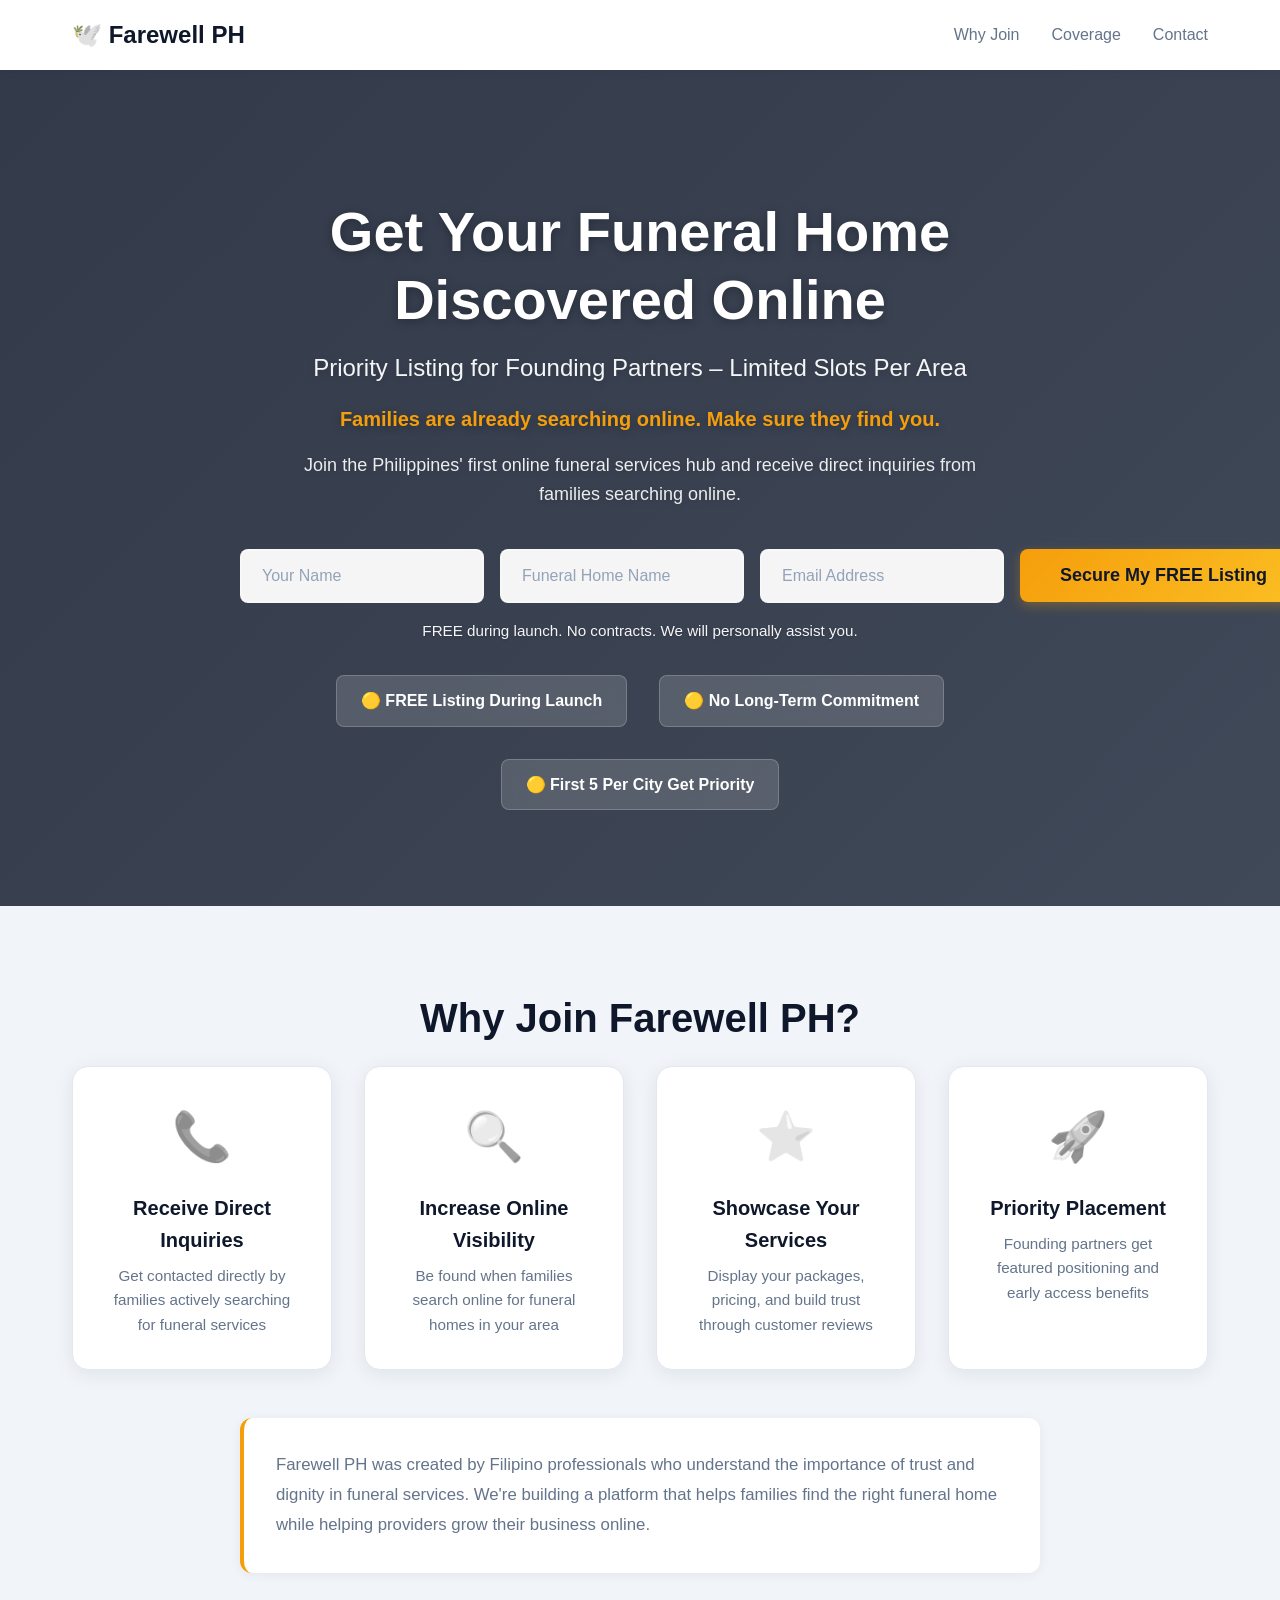
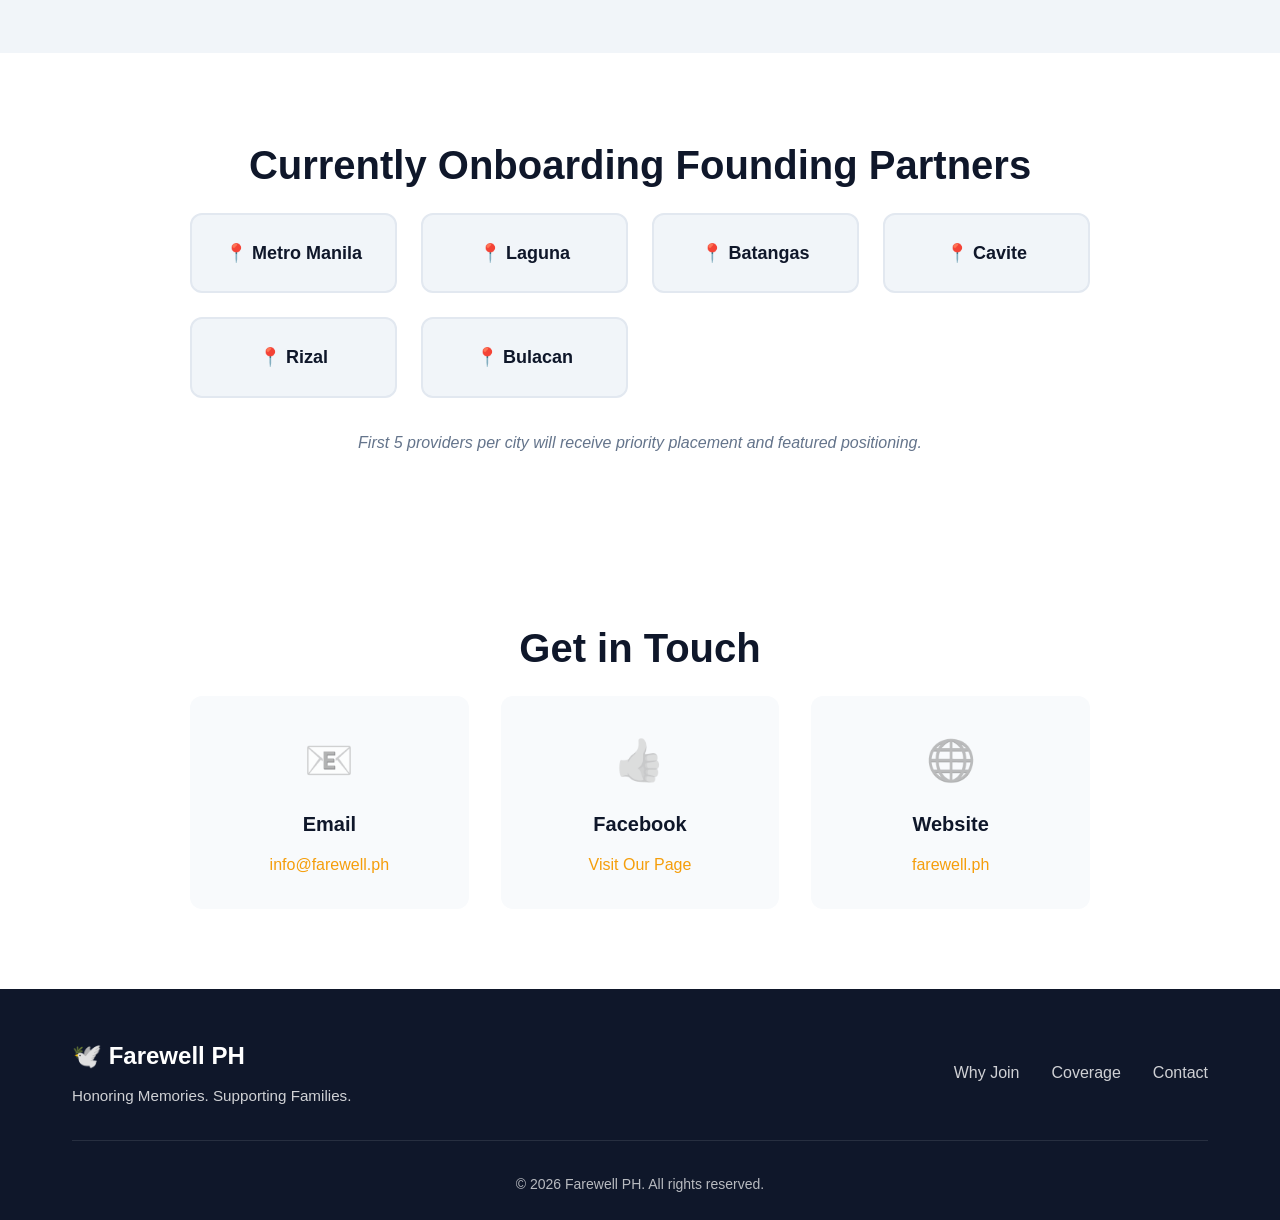
==== commit 89ef20bf: "Replace phone with Facebook link in contact section" ====
--- a/index.html
+++ b/index.html
@@ -113,9 +113,9 @@
                     <p><a href="mailto:info@farewell.ph">info@farewell.ph</a></p>
                 </div>
                 <div class="contact-card">
-                    <div class="contact-icon">📱</div>
-                    <h3>Phone</h3>
-                    <p>Coming Soon</p>
+                    <div class="contact-icon">👍</div>
+                    <h3>Facebook</h3>
+                    <p><a href="https://www.facebook.com/profile.php?id=61554544424974" target="_blank" rel="noopener noreferrer">Visit Our Page</a></p>
                 </div>
                 <div class="contact-card">
                     <div class="contact-icon">🌐</div>
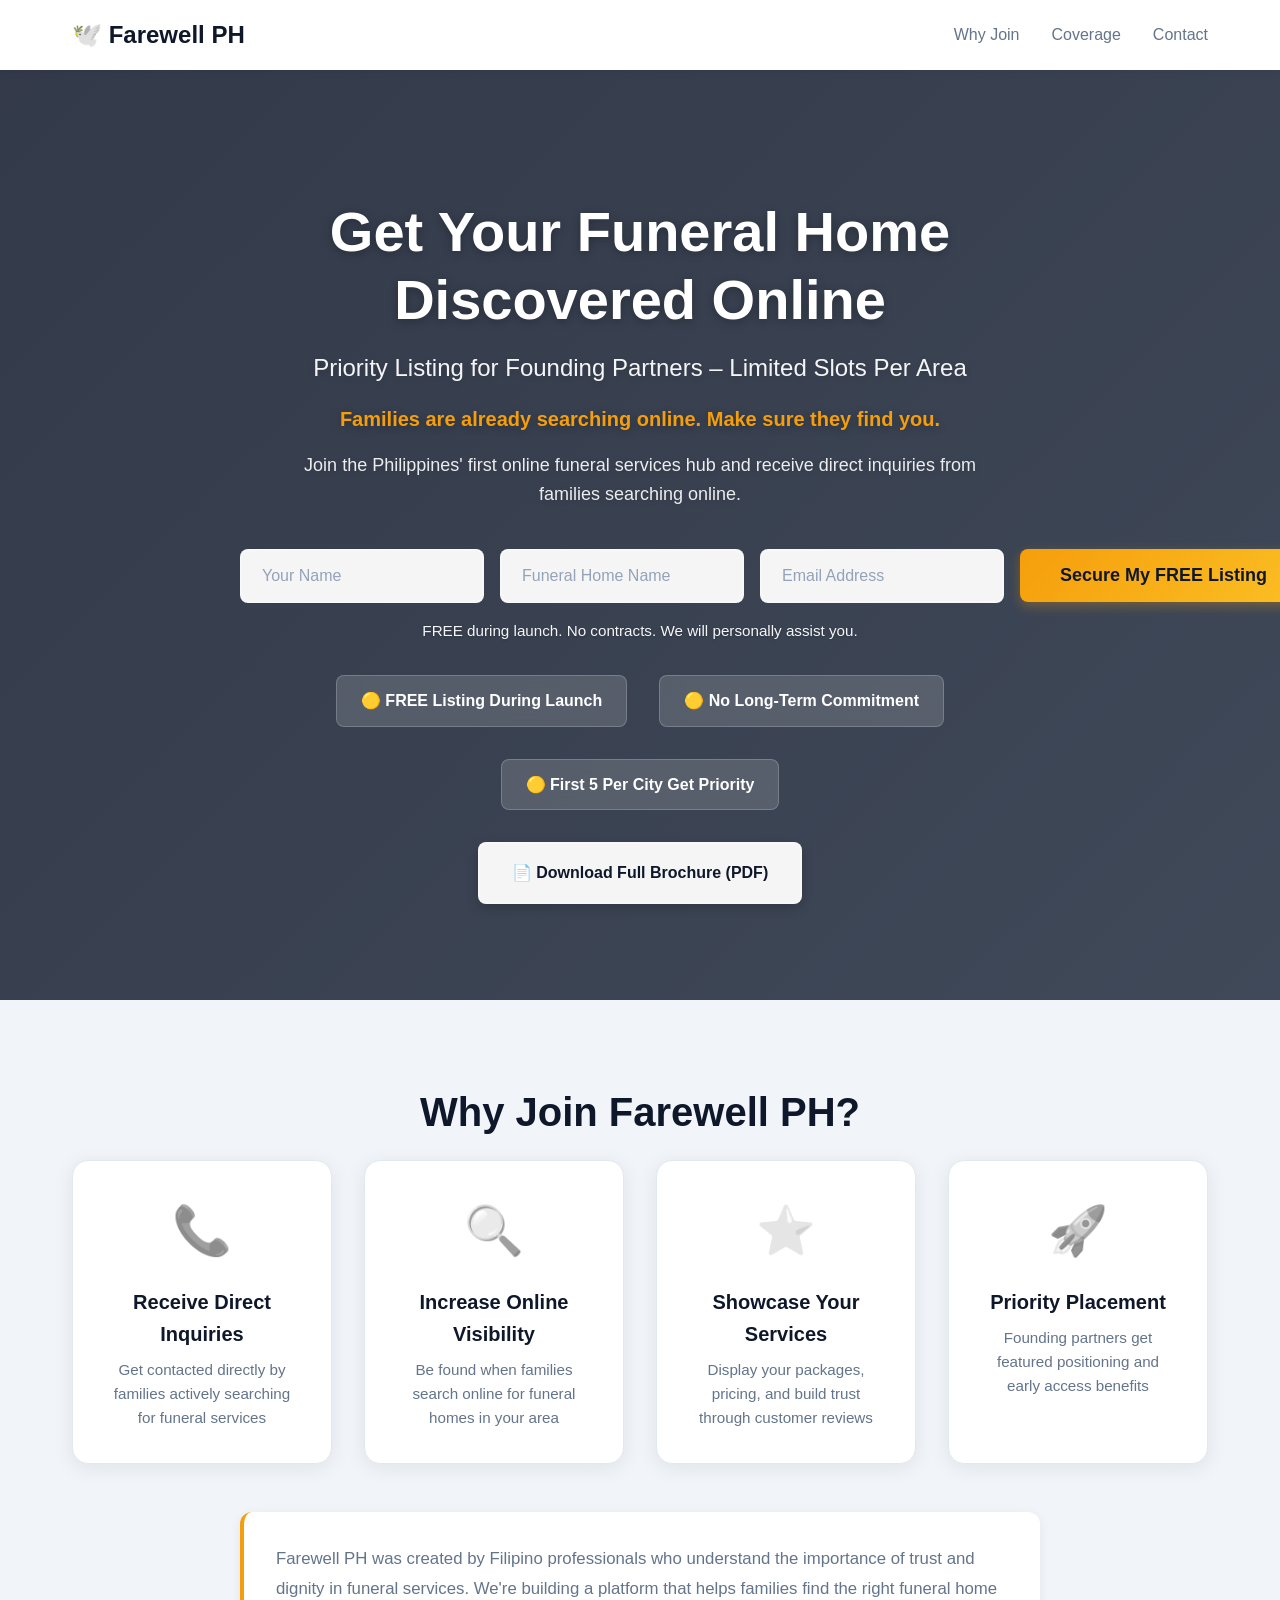
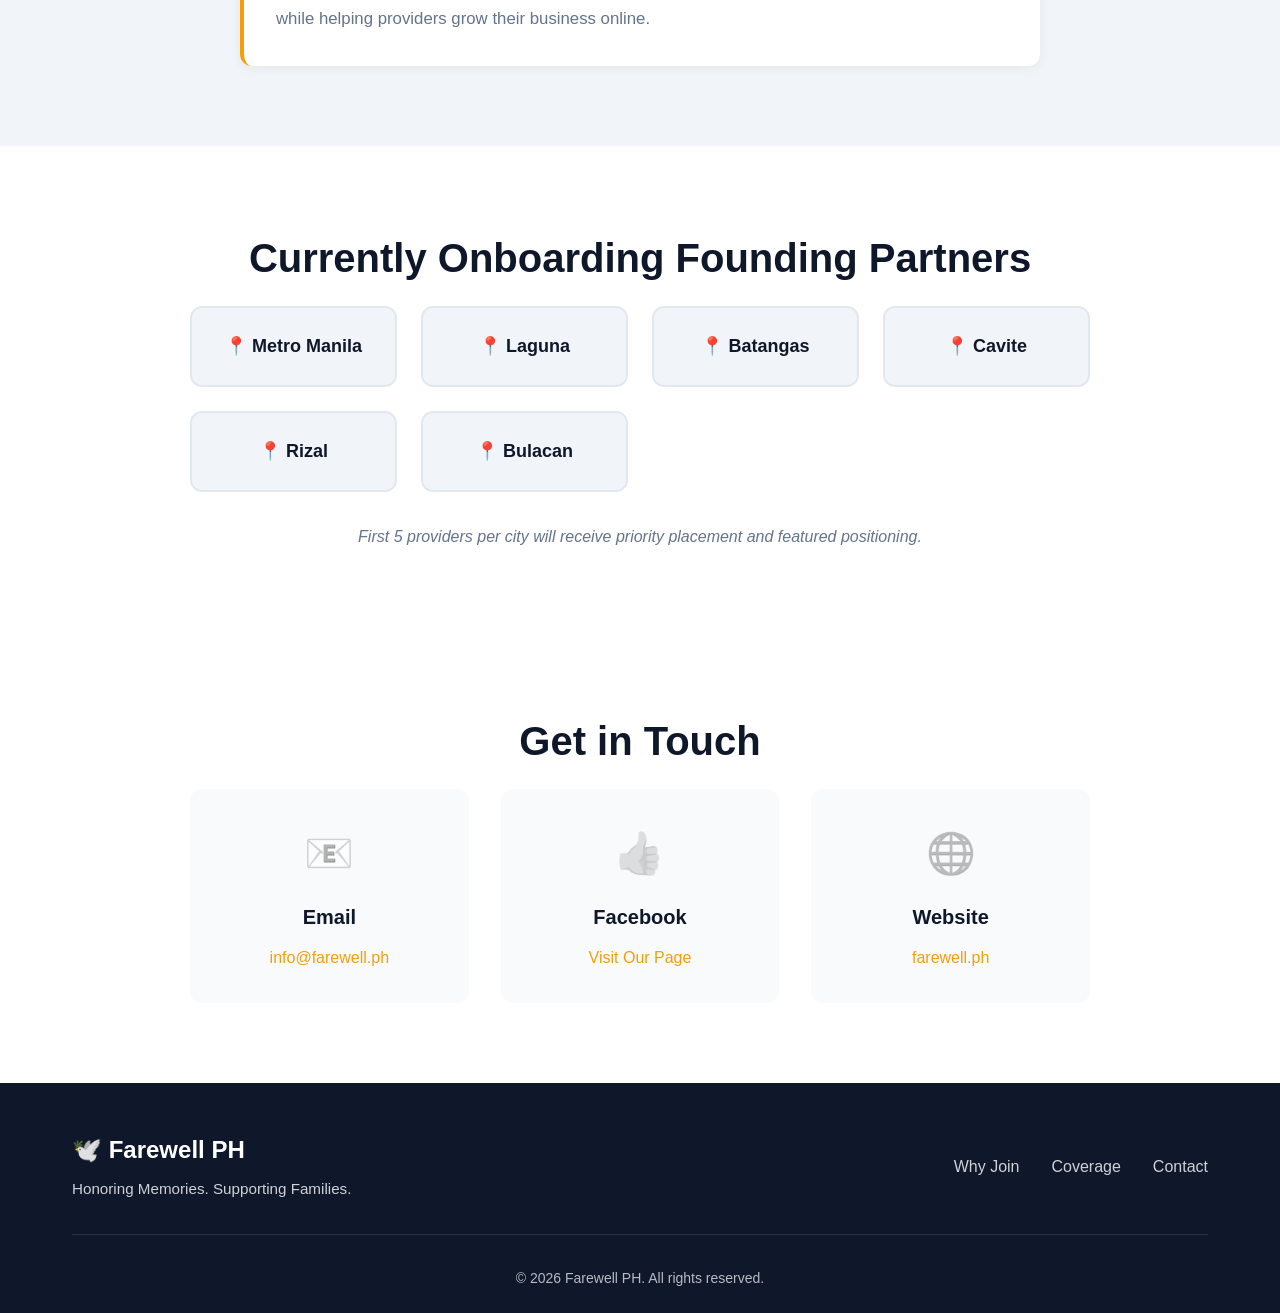
==== commit 2a15f738: "Add professional brochure with PDF download functionality - Created brochure.html with complete Foun" ====
--- a/index.html
+++ b/index.html
@@ -48,6 +48,12 @@
                     <div class="hero-benefit">🟡 FREE Listing During Launch</div>
                     <div class="hero-benefit">🟡 No Long-Term Commitment</div>
                     <div class="hero-benefit">🟡 First 5 Per City Get Priority</div>
+                </div>
+                
+                <div class="brochure-download">
+                    <a href="brochure.html" target="_blank" class="btn-brochure">
+                        📄 Download Full Brochure (PDF)
+                    </a>
                 </div>
             </div>
         </div>
--- a/styles.css
+++ b/styles.css
@@ -199,6 +199,32 @@
     border: 1px solid rgba(255, 255, 255, 0.2);
 }
 
+/* Brochure Download */
+.brochure-download {
+    margin-top: 2rem;
+    text-align: center;
+}
+
+.btn-brochure {
+    display: inline-block;
+    background: rgba(255, 255, 255, 0.95);
+    color: var(--primary-dark);
+    padding: 1rem 2rem;
+    border-radius: 8px;
+    text-decoration: none;
+    font-weight: 600;
+    font-size: 1rem;
+    transition: all 0.3s ease;
+    border: 2px solid rgba(255, 255, 255, 0.3);
+    box-shadow: 0 4px 12px rgba(0, 0, 0, 0.2);
+}
+
+.btn-brochure:hover {
+    background: white;
+    transform: translateY(-2px);
+    box-shadow: 0 6px 20px rgba(0, 0, 0, 0.3);
+}
+
 /* Buttons */
 .btn-primary {
     background: linear-gradient(135deg, #f59e0b 0%, #fbbf24 100%);
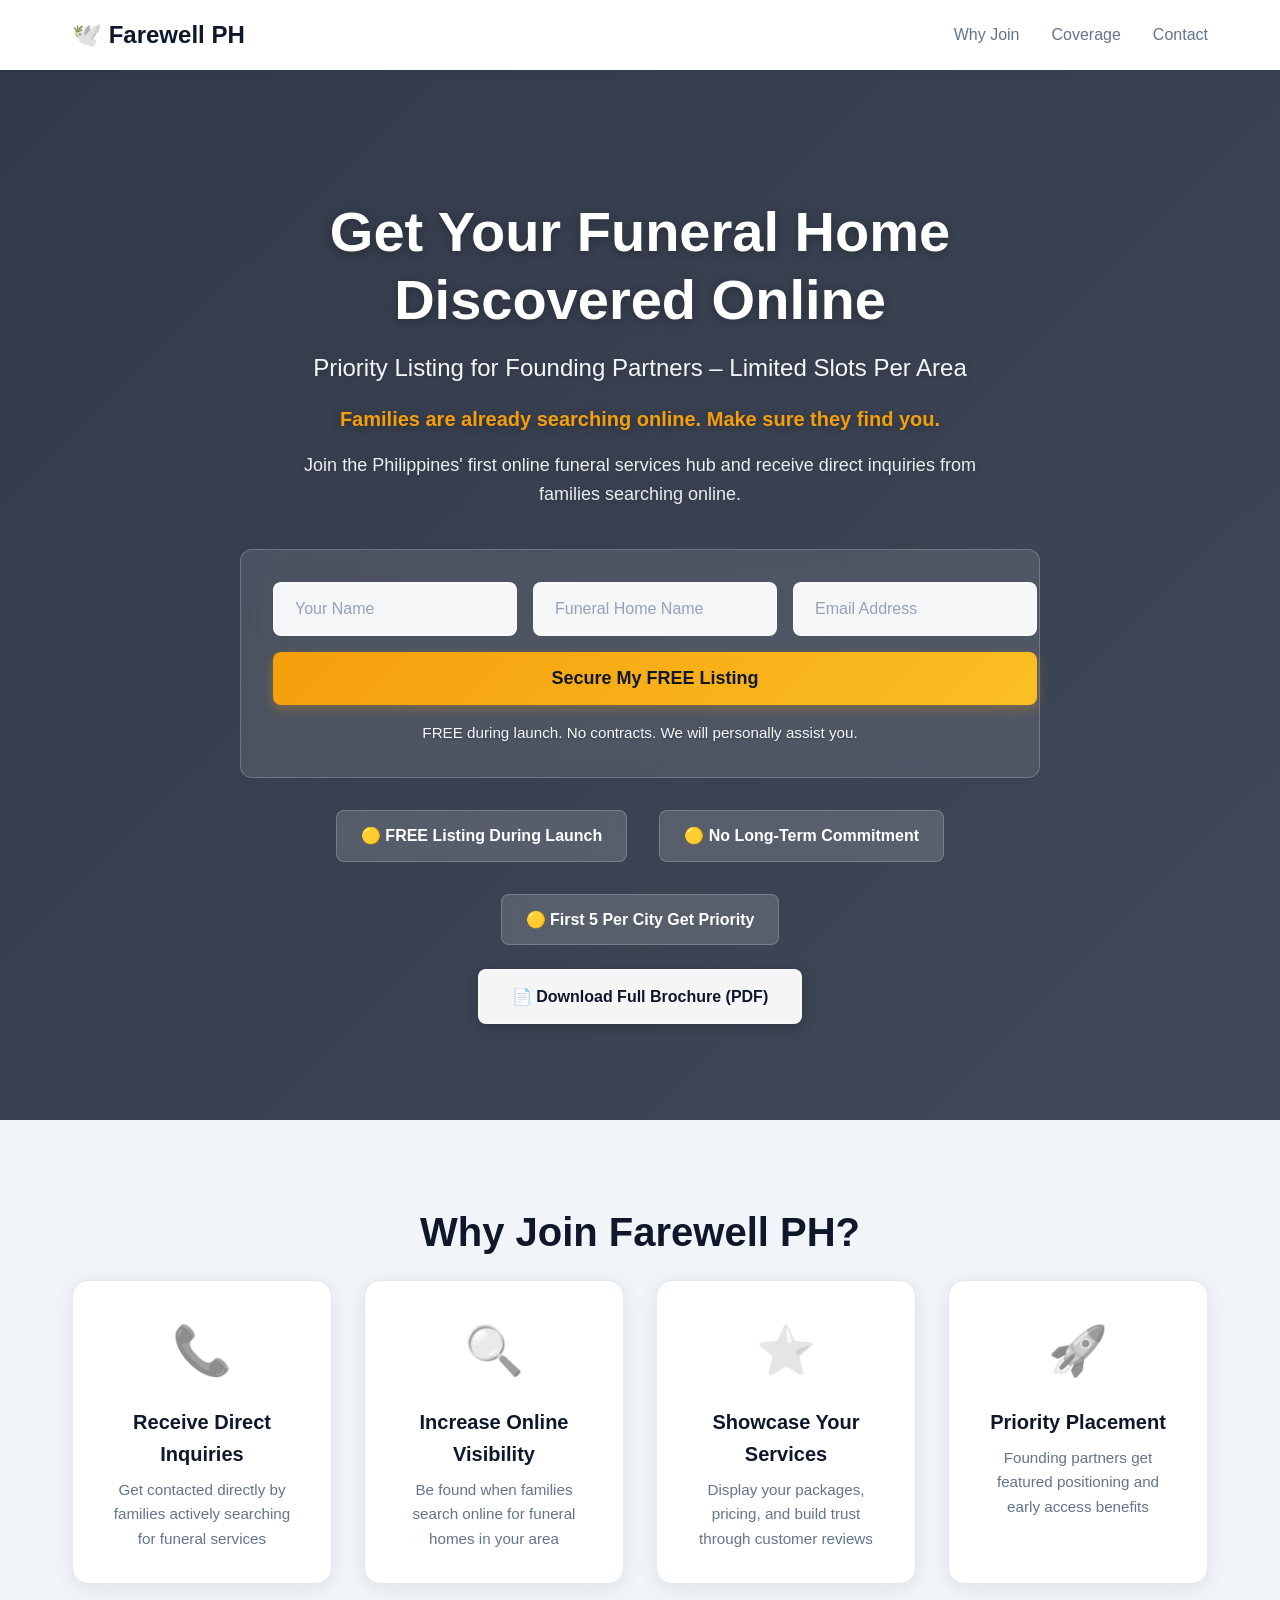
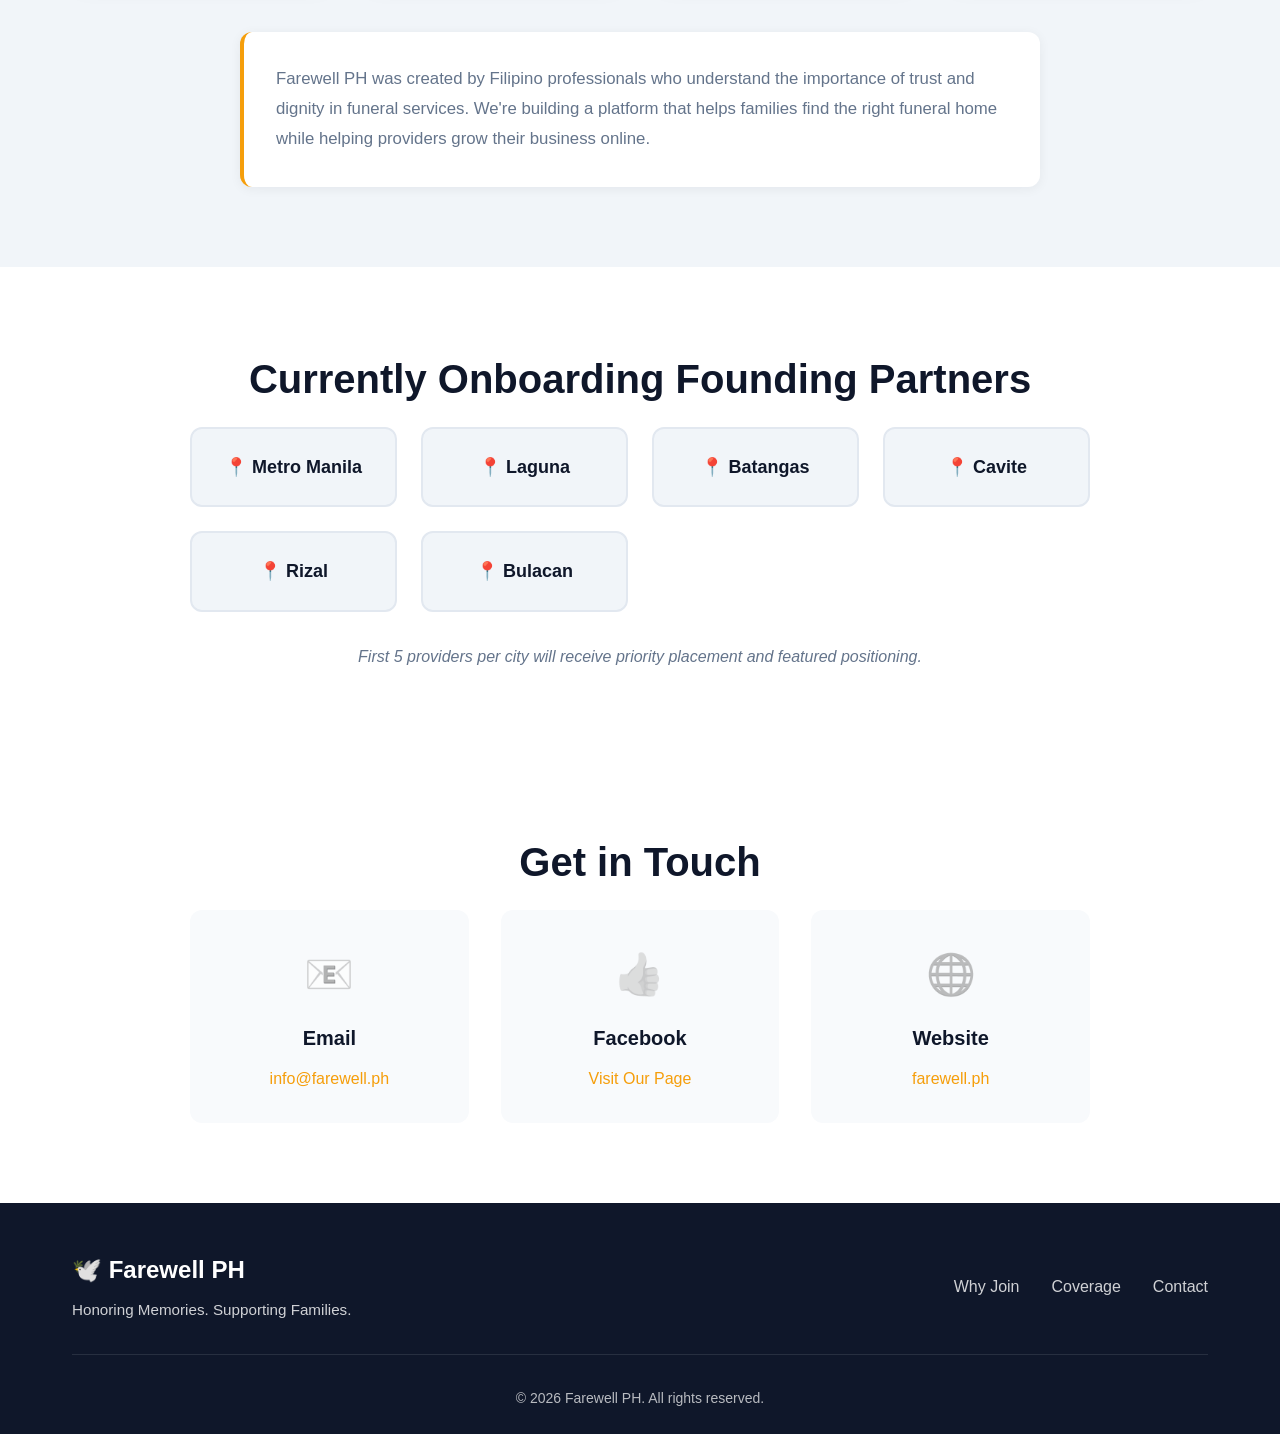
==== commit 7db0a8b4: "Improve brochure download UX and hero form alignment - Changed brochure download to direct PDF gener" ====
--- a/index.html
+++ b/index.html
@@ -51,9 +51,9 @@
                 </div>
                 
                 <div class="brochure-download">
-                    <a href="brochure.html" target="_blank" class="btn-brochure">
+                    <button onclick="downloadBrochure()" class="btn-brochure">
                         📄 Download Full Brochure (PDF)
-                    </a>
+                    </button>
                 </div>
             </div>
         </div>
--- a/styles.css
+++ b/styles.css
@@ -135,13 +135,18 @@
 .quick-signup-form {
     max-width: 900px;
     margin: 2.5rem auto 2rem;
+    background: rgba(255, 255, 255, 0.1);
+    backdrop-filter: blur(10px);
+    padding: 2rem;
+    border-radius: 12px;
+    border: 1px solid rgba(255, 255, 255, 0.2);
 }
 
 .quick-form-row {
     display: grid;
-    grid-template-columns: 1fr 1fr 1fr auto;
+    grid-template-columns: repeat(3, 1fr);
     gap: 1rem;
-    align-items: start;
+    margin-bottom: 1rem;
 }
 
 .quick-form-row input {
@@ -169,13 +174,15 @@
     padding: 1rem 2rem;
     white-space: nowrap;
     font-size: 1.125rem;
+    width: 100%;
+    grid-column: 1 / -1;
 }
 
 .quick-form-note {
     text-align: center;
     color: white;
     font-size: 0.95rem;
-    margin-top: 1rem;
+    margin-top: 0.5rem;
     opacity: 0.95;
     font-weight: 500;
     text-shadow: 0 1px 3px rgba(0, 0, 0, 0.3);
@@ -201,7 +208,7 @@
 
 /* Brochure Download */
 .brochure-download {
-    margin-top: 2rem;
+    margin-top: 1.5rem;
     text-align: center;
 }
 
@@ -211,18 +218,23 @@
     color: var(--primary-dark);
     padding: 1rem 2rem;
     border-radius: 8px;
-    text-decoration: none;
+    border: 2px solid rgba(255, 255, 255, 0.3);
     font-weight: 600;
     font-size: 1rem;
+    cursor: pointer;
     transition: all 0.3s ease;
-    border: 2px solid rgba(255, 255, 255, 0.3);
     box-shadow: 0 4px 12px rgba(0, 0, 0, 0.2);
 }
 
-.btn-brochure:hover {
+.btn-brochure:hover:not(:disabled) {
     background: white;
     transform: translateY(-2px);
     box-shadow: 0 6px 20px rgba(0, 0, 0, 0.3);
+}
+
+.btn-brochure:disabled {
+    opacity: 0.7;
+    cursor: not-allowed;
 }
 
 /* Buttons */
@@ -709,6 +721,11 @@
 
     .btn-quick {
         width: 100%;
+        grid-column: 1;
+    }
+
+    .quick-signup-form {
+        padding: 1.5rem;
     }
 
     .quick-form-note {
